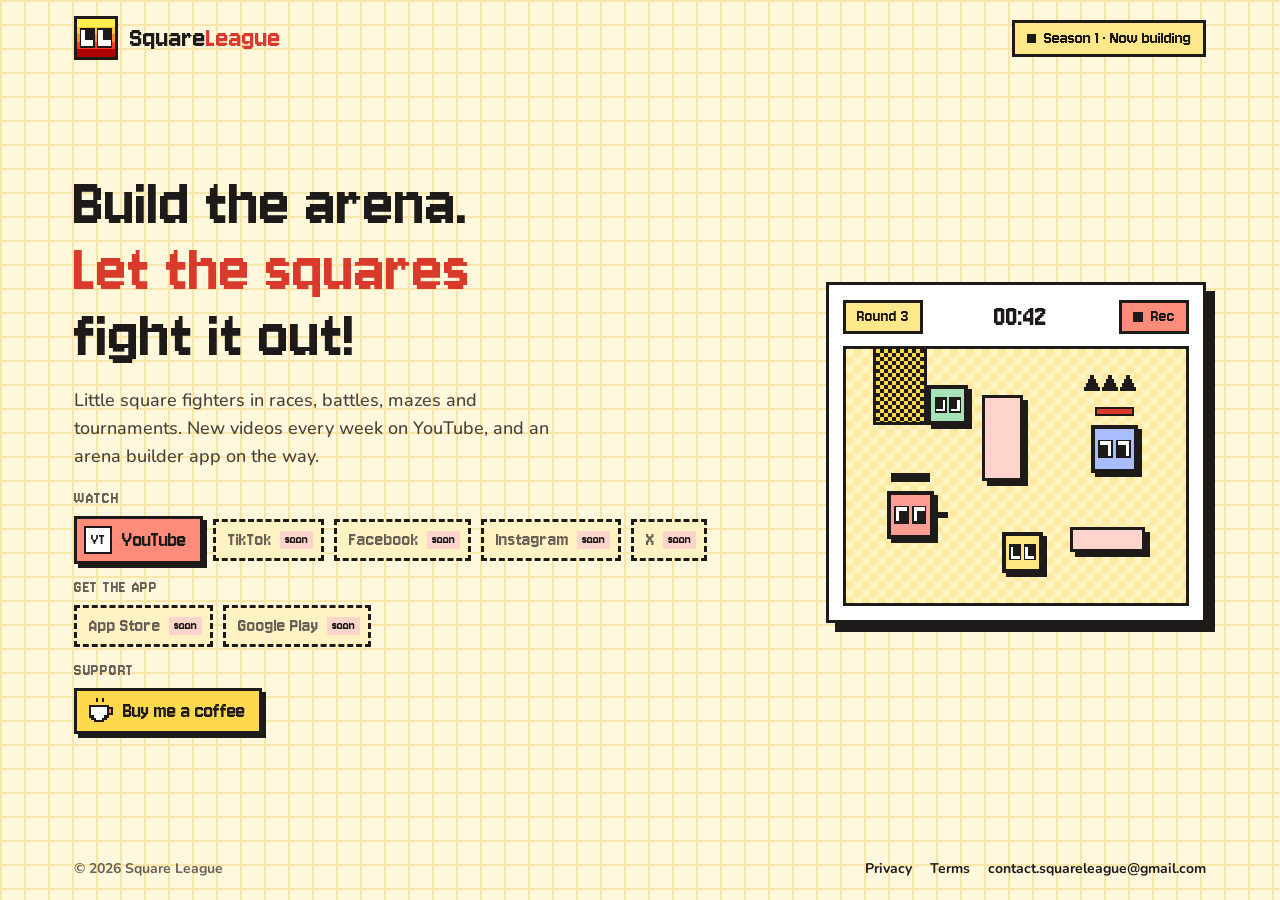
==== index.html @ f198bf80 "Update contact email and hide app-ads.txt link Replace huaphongit@gmail.com with contact.squareleagu" ====
<!doctype html>
<html lang="en">
<head>
<meta charset="utf-8">
<meta name="viewport" content="width=device-width,initial-scale=1,viewport-fit=cover">
<title>Square League</title>
<meta name="description" content="Square League: square-fighter races, battles, mazes and tournaments on YouTube, plus the Square League arena builder for iOS and Android.">
<meta property="og:title" content="Square League">
<meta property="og:description" content="Build the arena. Let the squares fight it out!">
<meta property="og:url" content="https://squareleague.github.io/">
<meta name="theme-color" content="#FFD84D">
<link rel="icon" href="favicon.svg" type="image/svg+xml">
<link rel="preconnect" href="https://fonts.googleapis.com">
<link rel="preconnect" href="https://fonts.gstatic.com" crossorigin>
<link href="https://fonts.googleapis.com/css2?family=Jersey+10&family=Nunito:wght@500;700;800&display=swap" rel="stylesheet">
<style>
/* One screen: brand bar, then copy + button rows on the left and the live arena on the right, then a one-line footer. */
:root{
  --bg:#FFF8DC;--grid:#F7E6A8;--ink:#1E1A1A;--text:#4A403A;--muted:#6B6058;
  --yellow:#FFD84D;--butter:#FFE88A;--cream:#FFF3C4;--floor:#FFF4C2;--floor2:#FFE9A0;
  --red:#FF8C7A;--red-deep:#D93A2B;--blush:#FFD4CC;--white:#FFFFFF;
  --c-red:#FF9C94;--c-blue:#A9BCFF;--c-yellow:#FFE680;--c-green:#A6E3B8;
  --pixel:'Jersey 10',ui-monospace,monospace;--sans:'Nunito',system-ui,sans-serif;
  color-scheme:light;
}
*{box-sizing:border-box}
html,body{min-height:100%}
body{margin:0;font-family:var(--sans);color:var(--ink);background-color:var(--bg);
  background-image:linear-gradient(var(--grid) 2px,transparent 2px),linear-gradient(90deg,var(--grid) 2px,transparent 2px);
  background-size:24px 24px;overflow-x:hidden;display:flex;flex-direction:column;min-height:100svh}
a{color:var(--ink)}
:focus-visible{outline:3px solid var(--red-deep);outline-offset:3px}
.wrap{width:100%;max-width:1180px;margin:0 auto;padding-inline:24px}
.icon{shape-rendering:crispEdges;flex-shrink:0}

/* logo */
.logo{position:relative;display:block;flex-shrink:0;width:44px;height:44px;border:3px solid var(--ink);
  background:linear-gradient(#FFF04D 0 20%,#FFC53D 20% 40%,#FF8A2D 40% 60%,#FF3B22 60% 80%,#B00000 80%)}
.logo i{position:absolute;top:24.5%;width:39.4%;height:51%;background:var(--ink)}
.logo i:first-child{left:7.4%}.logo i:last-child{left:53.2%}
.logo i::before,.logo i::after{content:"";position:absolute;left:8.1%;background:var(--white)}
.logo i::before{top:6.25%;width:28.1%;height:87.1%}
.logo i::after{top:60.4%;width:83.2%;height:32.9%}
.wordmark{font-family:var(--pixel);font-size:30px;line-height:1}
.wordmark b{font-weight:400;color:var(--red-deep)}

/* top bar */
.top{display:flex;align-items:center;justify-content:space-between;gap:12px;padding-block:16px 0}
.brand{display:flex;align-items:center;gap:12px;text-decoration:none}
.tag{display:inline-flex;align-items:center;gap:8px;font-family:var(--pixel);font-size:19px;line-height:1;border:3px solid var(--ink);padding:6px 12px;background:var(--butter)}
.tag::before{content:"";width:9px;height:9px;background:var(--ink)}

/* stage */
.stage{flex:1;display:flex;flex-wrap:wrap;align-items:center;gap:40px 56px;padding-block:20px}
.copy{flex:999 1 460px;min-width:0;display:flex;flex-direction:column;gap:18px}
h1{font-family:var(--pixel);font-weight:400;font-size:clamp(50px,5.6vw,72px);line-height:.92;margin:0;text-wrap:balance}
h1 em{font-style:normal;color:var(--red-deep)}
.lede{margin:0;font-size:18px;line-height:1.55;color:var(--text);font-weight:500;max-width:46ch}

/* button rows */
.rows{display:grid;gap:14px}
.row{display:flex;flex-wrap:wrap;align-items:center;gap:8px 10px}
.row-label{font-family:var(--pixel);font-size:18px;color:var(--muted);width:100%;letter-spacing:.04em;text-transform:uppercase}
.btn{display:inline-flex;align-items:center;gap:10px;font-family:var(--pixel);font-size:22px;line-height:1;text-decoration:none;color:var(--ink);
  background:var(--white);border:3px solid var(--ink);box-shadow:4px 4px 0 var(--ink);padding:7px 14px 7px 7px;min-height:46px;
  transition:transform .08s,box-shadow .08s}
a.btn:hover{transform:translate(2px,2px);box-shadow:2px 2px 0 var(--ink)}
a.btn:active{transform:translate(4px,4px);box-shadow:0 0 0 var(--ink)}
.mono{width:28px;height:28px;border:2.5px solid var(--ink);display:flex;align-items:center;justify-content:center;font-size:16px;background:var(--white)}
.btn--yt{background:var(--red)}
.btn--coffee{background:var(--yellow);padding-left:10px}
.btn.soon{background:var(--cream);color:var(--muted);border-style:dashed;box-shadow:none;cursor:default;font-size:20px;min-height:42px;padding:5px 8px 5px 12px;gap:8px}
.btn.soon small{font-size:14px;background:var(--blush);color:var(--ink);padding:2px 5px}

/* arena card */
.arena-wrap{flex:1 1 380px;min-width:0;max-width:520px;margin-inline:auto}
.arena-card{background:var(--white);border:3px solid var(--ink);box-shadow:9px 9px 0 var(--ink);padding:14px}
.hud{display:flex;justify-content:space-between;align-items:center;margin-bottom:12px;font-family:var(--pixel)}
.hud .chip{display:inline-flex;align-items:center;gap:8px;font-size:18px;line-height:1;border:3px solid var(--ink);padding:5px 11px}
.hud .time{font-size:32px;font-variant-numeric:tabular-nums}
.rec-dot{width:10px;height:10px;background:var(--ink);animation:blink 1s steps(1) infinite}
.arena{position:relative;aspect-ratio:4/3;max-width:100%;border:3px solid var(--ink);overflow:hidden;background-color:var(--floor);
  background-image:repeating-conic-gradient(var(--floor2) 0 25%,transparent 0 50%);background-size:16px 16px}
.wall{position:absolute;background:var(--blush);border:3px solid var(--ink);box-shadow:5px 5px 0 var(--ink)}
.crusher{position:absolute;left:8%;top:0;width:16%;height:30%;overflow:hidden}
.crusher i{position:absolute;inset:0;border:3px solid var(--ink);border-top:0;background-image:repeating-conic-gradient(var(--ink) 0 25%,var(--yellow) 0 50%);background-size:8px 8px;animation:crush 2.4s steps(8) infinite}
.spikes{position:absolute;left:70%;top:10%;display:flex;gap:2px}
.spikes i{width:16px;height:16px;background:
  linear-gradient(var(--ink),var(--ink)) 6px 0/4px 4px no-repeat,linear-gradient(var(--ink),var(--ink)) 4px 4px/8px 4px no-repeat,
  linear-gradient(var(--ink),var(--ink)) 2px 8px/12px 4px no-repeat,linear-gradient(var(--ink),var(--ink)) 0 12px/16px 4px no-repeat}
.shot{position:absolute;left:26%;top:64%;width:14px;height:6px;background:var(--ink);animation:shot 1.2s steps(12) infinite}

/* square fighters */
.chr{position:absolute;aspect-ratio:1}
.chr .body{position:absolute;inset:0;border:4px solid var(--ink);box-shadow:4px 4px 0 var(--ink);animation:hop .5s steps(2) infinite}
.eye{position:absolute;top:26.4%;width:36.8%;height:47%;background:var(--ink)}
.eye:nth-of-type(1){left:9.4%}.eye:nth-of-type(2){left:53.8%}
.eye::before,.eye::after{content:"";position:absolute;background:var(--white)}
.eye::before{width:22%;height:76%}.eye::after{width:76%;height:18%}
.look-tl .eye::before,.look-tl .eye::after{left:11%;top:9%}
.look-tr .eye::before,.look-tr .eye::after{right:11%;top:9%}
.look-bl .eye::before,.look-bl .eye::after{left:11%;bottom:9%}
.look-br .eye::before,.look-br .eye::after{right:11%;bottom:9%}
.chr--red .body{background:var(--c-red)}.chr--blue .body{background:var(--c-blue)}
.chr--yellow .body{background:var(--c-yellow)}.chr--green .body{background:var(--c-green)}
.hp{position:absolute;top:-22px;left:0;right:0;height:9px;background:var(--white);border:2px solid var(--ink);overflow:hidden}
.hp i{display:block;height:100%;background:var(--ink)}
.chr--red{left:12%;top:56%;width:14%;animation:pathA 6s steps(36) infinite}
.chr--red .hp i{animation:hpA 8s steps(1) infinite}
.chr--blue{left:72%;top:30%;width:14%;animation:pathB 7s steps(42) infinite}
.chr--blue .body{animation-delay:-.2s}.chr--blue .hp i{background:var(--red-deep);animation:hpB 8s steps(1) infinite}
.chr--yellow{left:46%;top:72%;width:12%;animation:pathC 5s steps(30) infinite}
.chr--yellow .body{animation-delay:-.35s}
.chr--green{left:24%;top:14%;width:12%;animation:pathD 6.6s steps(40) infinite}
.chr--green .body{animation-delay:-.1s}

@keyframes pathA{0%,100%{transform:translate(0,0)}25%{transform:translate(50px,-40px)}50%{transform:translate(80px,6px)}75%{transform:translate(24px,24px)}}
@keyframes pathB{0%,100%{transform:translate(0,0)}30%{transform:translate(-60px,50px)}60%{transform:translate(-20px,90px)}80%{transform:translate(10px,30px)}}
@keyframes pathC{0%,100%{transform:translate(0,0)}35%{transform:translate(70px,-20px)}70%{transform:translate(-50px,-10px)}}
@keyframes pathD{0%,100%{transform:translate(0,0)}40%{transform:translate(60px,30px)}70%{transform:translate(110px,-6px)}}
@keyframes hop{0%,100%{transform:translateY(0)}50%{transform:translateY(-4px)}}
@keyframes shot{0%{transform:translate(0,0);opacity:0}10%{opacity:1}90%{opacity:1}100%{transform:translate(260px,-90px);opacity:0}}
@keyframes crush{0%,100%{transform:translateY(-100%)}40%,55%{transform:translateY(0)}}
@keyframes hpA{0%{width:90%}25%{width:75%}50%{width:60%}75%{width:72%}}
@keyframes hpB{0%{width:70%}25%{width:52%}50%{width:38%}75%{width:28%}}
@keyframes blink{0%{opacity:1}50%{opacity:.15}}

/* footer */
.foot{display:flex;flex-wrap:wrap;align-items:center;justify-content:space-between;gap:8px 20px;padding-block:14px 22px;font-size:14px;font-weight:700;color:var(--muted)}
.foot nav{display:flex;flex-wrap:wrap;gap:6px 18px}
.foot a{color:var(--ink);text-decoration:none}
.foot a:hover{color:var(--red-deep);text-decoration:underline}

@media (max-width:640px){
  .top .tag{display:none}
  .stage{padding-block:24px;gap:36px}
  .lede{font-size:17px}
}
@media (prefers-reduced-motion:reduce){
  *,*::before,*::after{animation:none!important;transition:none!important}
  .chr--red .hp i{width:80%}.chr--blue .hp i{width:45%}
}
</style>
</head>
<body>

<header class="top wrap">
  <a class="brand" href="./" aria-label="Square League home">
    <span class="logo" aria-hidden="true"><i></i><i></i></span>
    <span class="wordmark">Square<b>League</b></span>
  </a>
  <span class="tag">Season 1 · Now building</span>
</header>

<main class="stage wrap">
  <div class="copy">
    <h1>Build the arena.<br><em>Let the squares</em><br>fight it out!</h1>
    <p class="lede">Little square fighters in races, battles, mazes and tournaments. New videos every week on YouTube, and an arena builder app on the way.</p>

    <div class="rows">
      <div class="row">
        <span class="row-label">Watch</span>
        <a class="btn btn--yt" href="https://www.youtube.com/@squareleague2d?sub_confirmation=1" target="_blank" rel="noopener"><span class="mono">YT</span>YouTube</a>
        <span class="btn soon" aria-disabled="true">TikTok<small>soon</small></span>
        <span class="btn soon" aria-disabled="true">Facebook<small>soon</small></span>
        <span class="btn soon" aria-disabled="true">Instagram<small>soon</small></span>
        <span class="btn soon" aria-disabled="true">X<small>soon</small></span>
      </div>
      <div class="row">
        <span class="row-label">Get the app</span>
        <span class="btn soon" aria-disabled="true">App Store<small>soon</small></span>
        <span class="btn soon" aria-disabled="true">Google Play<small>soon</small></span>
      </div>
      <div class="row">
        <span class="row-label">Support</span>
        <a class="btn btn--coffee" href="https://buymeacoffee.com/squareleague" target="_blank" rel="noopener">
          <svg class="icon" width="26" height="26" viewBox="0 0 12 12" aria-hidden="true"><path d="M4 0h1v2H4zM7 0h1v2H7z" fill="#1E1A1A"/><path d="M1 3h9v1h2v4h-2v1H9v1H8v1H3v-1H2V9H1z" fill="#1E1A1A"/><path d="M2 4h7v4H8v1H7v1H4V9H3V8H2z" fill="#fff"/><path d="M10 5h1v2h-1z" fill="#FF8C7A"/></svg>Buy me a coffee</a>
      </div>
    </div>
  </div>

  <div class="arena-wrap">
    <div class="arena-card">
      <div class="hud">
        <span class="chip" style="background:var(--butter)">Round 3</span>
        <span class="time">00:42</span>
        <span class="chip" style="background:var(--red)"><span class="rec-dot"></span>Rec</span>
      </div>
      <div class="arena" role="img" aria-label="Four square fighters battling in an arena with walls, a crusher and spikes">
        <span class="wall" style="left:40%;top:18%;width:12%;height:34%"></span>
        <span class="wall" style="left:66%;top:70%;width:22%;height:10%"></span>
        <span class="crusher"><i></i></span>
        <span class="spikes"><i></i><i></i><i></i></span>
        <span class="shot"></span>
        <span class="shot" style="animation-delay:-.6s"></span>
        <div class="chr chr--green look-br"><div class="body"><span class="eye"></span><span class="eye"></span></div></div>
        <div class="chr chr--red look-tl"><div class="body"><div class="hp"><i></i></div><span class="eye"></span><span class="eye"></span></div></div>
        <div class="chr chr--blue look-tr"><div class="body"><div class="hp"><i></i></div><span class="eye"></span><span class="eye"></span></div></div>
        <div class="chr chr--yellow look-bl"><div class="body"><span class="eye"></span><span class="eye"></span></div></div>
      </div>
    </div>
  </div>
</main>

<footer class="foot wrap">
  <span>&copy; 2026 Square League</span>
  <nav aria-label="Legal and contact">
    <a href="privacy.html">Privacy</a>
    <a href="terms.html">Terms</a>
    <a href="mailto:contact.squareleague@gmail.com">contact.squareleague@gmail.com</a>
  </nav>
</footer>

</body>
</html>
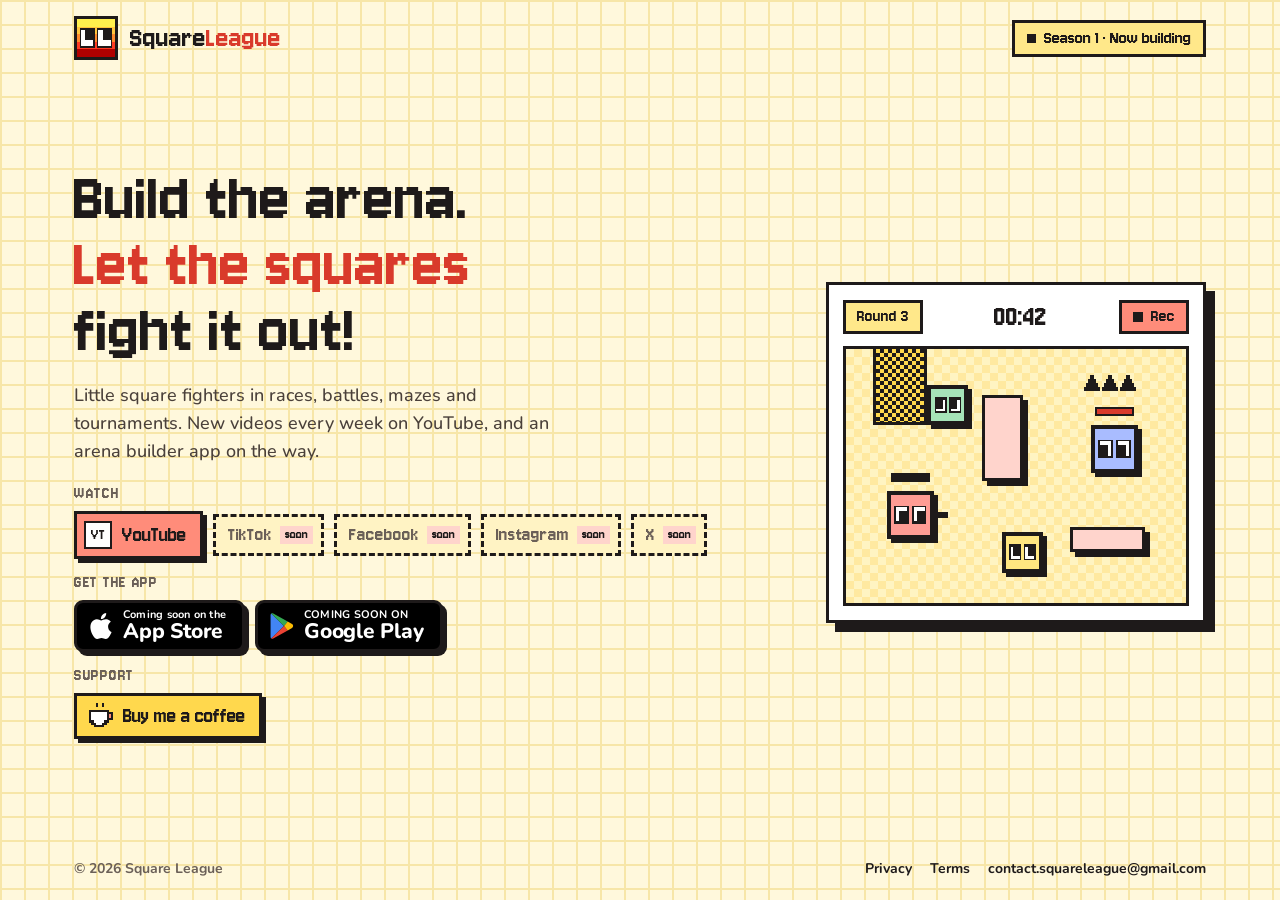
==== commit c2e29a07: "Store-style App Store and Google Play badges; fix App Store publisher name Replace the plain 'soon' " ====
--- a/index.html
+++ b/index.html
@@ -72,6 +72,17 @@
 .btn.soon{background:var(--cream);color:var(--muted);border-style:dashed;box-shadow:none;cursor:default;font-size:20px;min-height:42px;padding:5px 8px 5px 12px;gap:8px}
 .btn.soon small{font-size:14px;background:var(--blush);color:var(--ink);padding:2px 5px}
 
+/* store badges: black, logo + two-line label like the official badges, so each store reads at a glance */
+.store{position:relative;display:inline-flex;align-items:center;gap:9px;min-height:52px;padding:6px 16px 6px 11px;
+  background:#000;color:#fff;text-decoration:none;border:3px solid var(--ink);border-radius:9px;box-shadow:4px 4px 0 var(--ink);
+  font-family:var(--sans);transition:transform .08s,box-shadow .08s}
+a.store:hover{transform:translate(2px,2px);box-shadow:2px 2px 0 var(--ink)}
+a.store:active{transform:translate(4px,4px);box-shadow:0 0 0 var(--ink)}
+.store svg{flex-shrink:0}
+.store-text{display:flex;flex-direction:column;line-height:1.05;white-space:nowrap}
+.store-text small{font-size:11px;font-weight:700;letter-spacing:.02em}
+.store-text b{font-size:21px;font-weight:800;letter-spacing:-.01em}
+
 /* arena card */
 .arena-wrap{flex:1 1 380px;min-width:0;max-width:520px;margin-inline:auto}
 .arena-card{background:var(--white);border:3px solid var(--ink);box-shadow:9px 9px 0 var(--ink);padding:14px}
@@ -168,8 +179,15 @@
       </div>
       <div class="row">
         <span class="row-label">Get the app</span>
-        <span class="btn soon" aria-disabled="true">App Store<small>soon</small></span>
-        <span class="btn soon" aria-disabled="true">Google Play<small>soon</small></span>
+        <!-- When the apps go live: swap each <span> for <a href="store link" target="_blank" rel="noopener">, and change "Coming soon on the" / "COMING SOON ON" to "Download on the" / "GET IT ON". -->
+        <span class="store store--apple" aria-disabled="true">
+          <svg width="26" height="30" viewBox="0 0 24 24" aria-hidden="true"><path fill="#fff" d="M12.152 6.896c-.948 0-2.415-1.078-3.96-1.04-2.04.027-3.91 1.183-4.961 3.014-2.117 3.675-.546 9.103 1.519 12.09 1.013 1.454 2.208 3.09 3.792 3.039 1.52-.065 2.09-.987 3.935-.987 1.831 0 2.35.987 3.96.948 1.637-.026 2.676-1.48 3.676-2.948 1.156-1.688 1.636-3.325 1.662-3.415-.039-.013-3.182-1.221-3.22-4.857-.026-3.04 2.48-4.494 2.597-4.559-1.429-2.09-3.623-2.324-4.39-2.376-2-.156-3.675 1.09-4.61 1.09zM15.53 3.83c.843-1.012 1.4-2.427 1.245-3.83-1.207.052-2.662.805-3.532 1.818-.78.896-1.454 2.338-1.273 3.714 1.338.104 2.715-.688 3.559-1.701"/></svg>
+          <span class="store-text"><small>Coming soon on the</small><b>App Store</b></span>
+        </span>
+        <span class="store store--play" aria-disabled="true">
+          <svg width="26" height="28" viewBox="0 0 24 26" aria-hidden="true"><path fill="#4285F4" d="M2 1.4 13.9 13 2 24.6c-.4-.3-.6-.8-.6-1.4V2.8c0-.6.2-1.1.6-1.4z"/><path fill="#34A853" d="M2 1.4c.5-.4 1.2-.5 1.9-.1l13.4 7.6-3.4 4.1z"/><path fill="#EA4335" d="M2 24.6l11.9-11.6 3.4 4.1-13.4 7.6c-.7.4-1.4.3-1.9-.1z"/><path fill="#FBBC04" d="m17.3 8.9 4 2.3c1.4.8 1.4 2.8 0 3.6l-4 2.3-3.4-4.1z"/></svg>
+          <span class="store-text"><small>COMING SOON ON</small><b>Google Play</b></span>
+        </span>
       </div>
       <div class="row">
         <span class="row-label">Support</span>
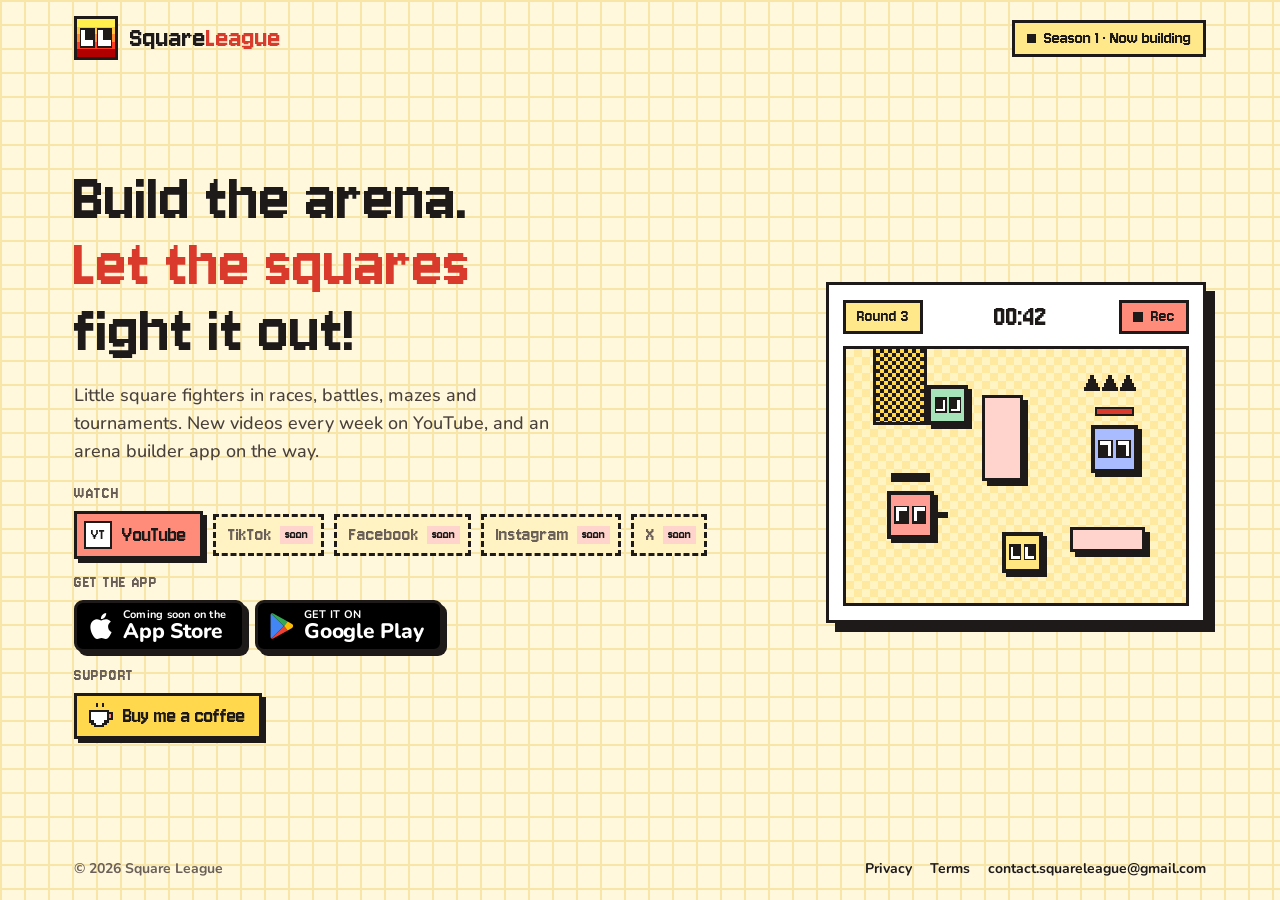
==== commit 97e7d5db: "Link Google Play button; keep video workflow green when YouTube feed 404s Co-Authored-By: Claude Opu" ====
--- a/index.html
+++ b/index.html
@@ -184,10 +184,10 @@
           <svg width="26" height="30" viewBox="0 0 24 24" aria-hidden="true"><path fill="#fff" d="M12.152 6.896c-.948 0-2.415-1.078-3.96-1.04-2.04.027-3.91 1.183-4.961 3.014-2.117 3.675-.546 9.103 1.519 12.09 1.013 1.454 2.208 3.09 3.792 3.039 1.52-.065 2.09-.987 3.935-.987 1.831 0 2.35.987 3.96.948 1.637-.026 2.676-1.48 3.676-2.948 1.156-1.688 1.636-3.325 1.662-3.415-.039-.013-3.182-1.221-3.22-4.857-.026-3.04 2.48-4.494 2.597-4.559-1.429-2.09-3.623-2.324-4.39-2.376-2-.156-3.675 1.09-4.61 1.09zM15.53 3.83c.843-1.012 1.4-2.427 1.245-3.83-1.207.052-2.662.805-3.532 1.818-.78.896-1.454 2.338-1.273 3.714 1.338.104 2.715-.688 3.559-1.701"/></svg>
           <span class="store-text"><small>Coming soon on the</small><b>App Store</b></span>
         </span>
-        <span class="store store--play" aria-disabled="true">
+        <a class="store store--play" href="https://play.google.com/store/apps/details?id=com.socplays.squareleague" target="_blank" rel="noopener">
           <svg width="26" height="28" viewBox="0 0 24 26" aria-hidden="true"><path fill="#4285F4" d="M2 1.4 13.9 13 2 24.6c-.4-.3-.6-.8-.6-1.4V2.8c0-.6.2-1.1.6-1.4z"/><path fill="#34A853" d="M2 1.4c.5-.4 1.2-.5 1.9-.1l13.4 7.6-3.4 4.1z"/><path fill="#EA4335" d="M2 24.6l11.9-11.6 3.4 4.1-13.4 7.6c-.7.4-1.4.3-1.9-.1z"/><path fill="#FBBC04" d="m17.3 8.9 4 2.3c1.4.8 1.4 2.8 0 3.6l-4 2.3-3.4-4.1z"/></svg>
-          <span class="store-text"><small>COMING SOON ON</small><b>Google Play</b></span>
-        </span>
+          <span class="store-text"><small>GET IT ON</small><b>Google Play</b></span>
+        </a>
       </div>
       <div class="row">
         <span class="row-label">Support</span>
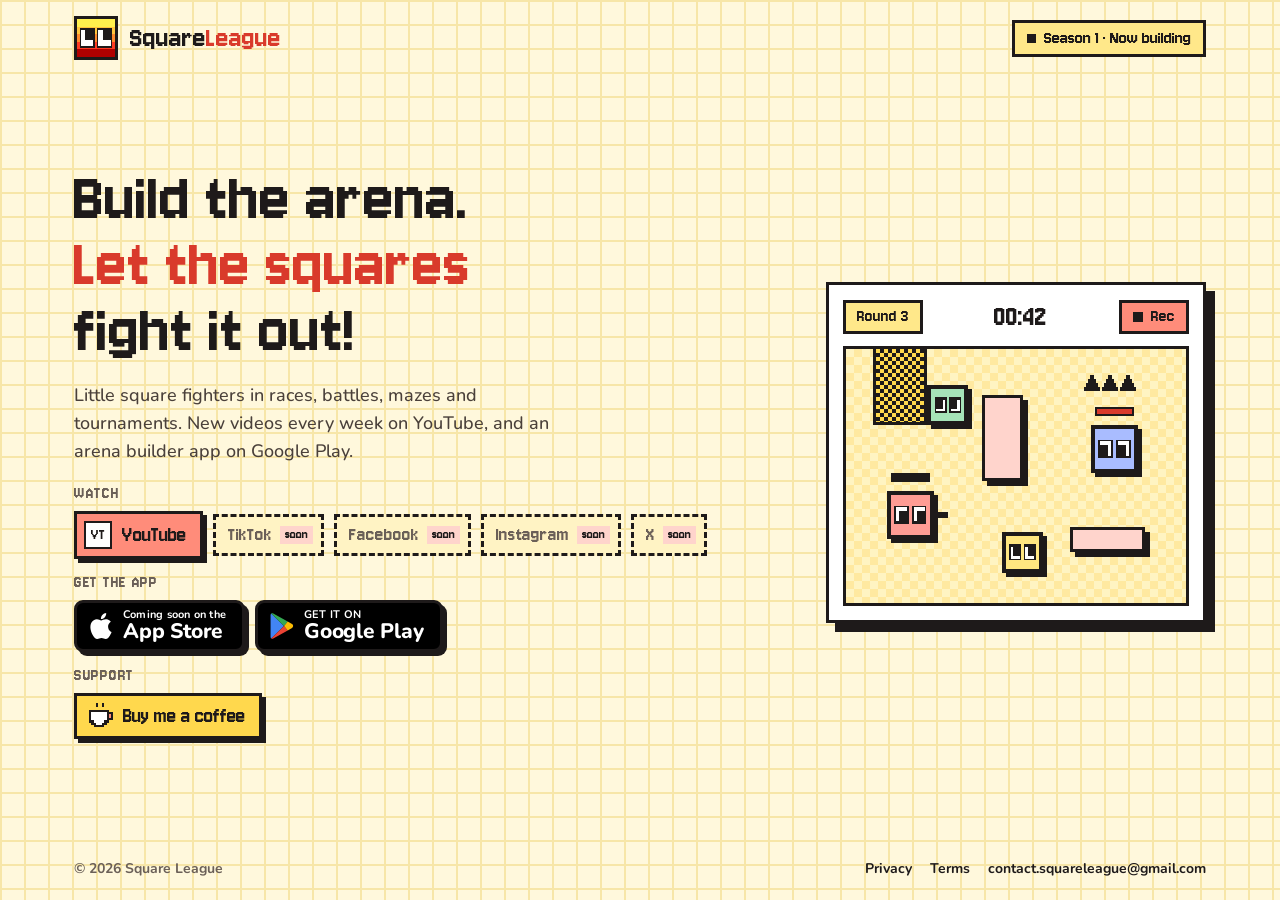
==== commit 6a02c956: "Remove YouTube video feed: home page is link buttons only Co-Authored-By: Claude Opus 5.5 <noreply@a" ====
--- a/index.html
+++ b/index.html
@@ -166,7 +166,7 @@
 <main class="stage wrap">
   <div class="copy">
     <h1>Build the arena.<br><em>Let the squares</em><br>fight it out!</h1>
-    <p class="lede">Little square fighters in races, battles, mazes and tournaments. New videos every week on YouTube, and an arena builder app on the way.</p>
+    <p class="lede">Little square fighters in races, battles, mazes and tournaments. New videos every week on YouTube, and an arena builder app on Google Play.</p>
 
     <div class="rows">
       <div class="row">
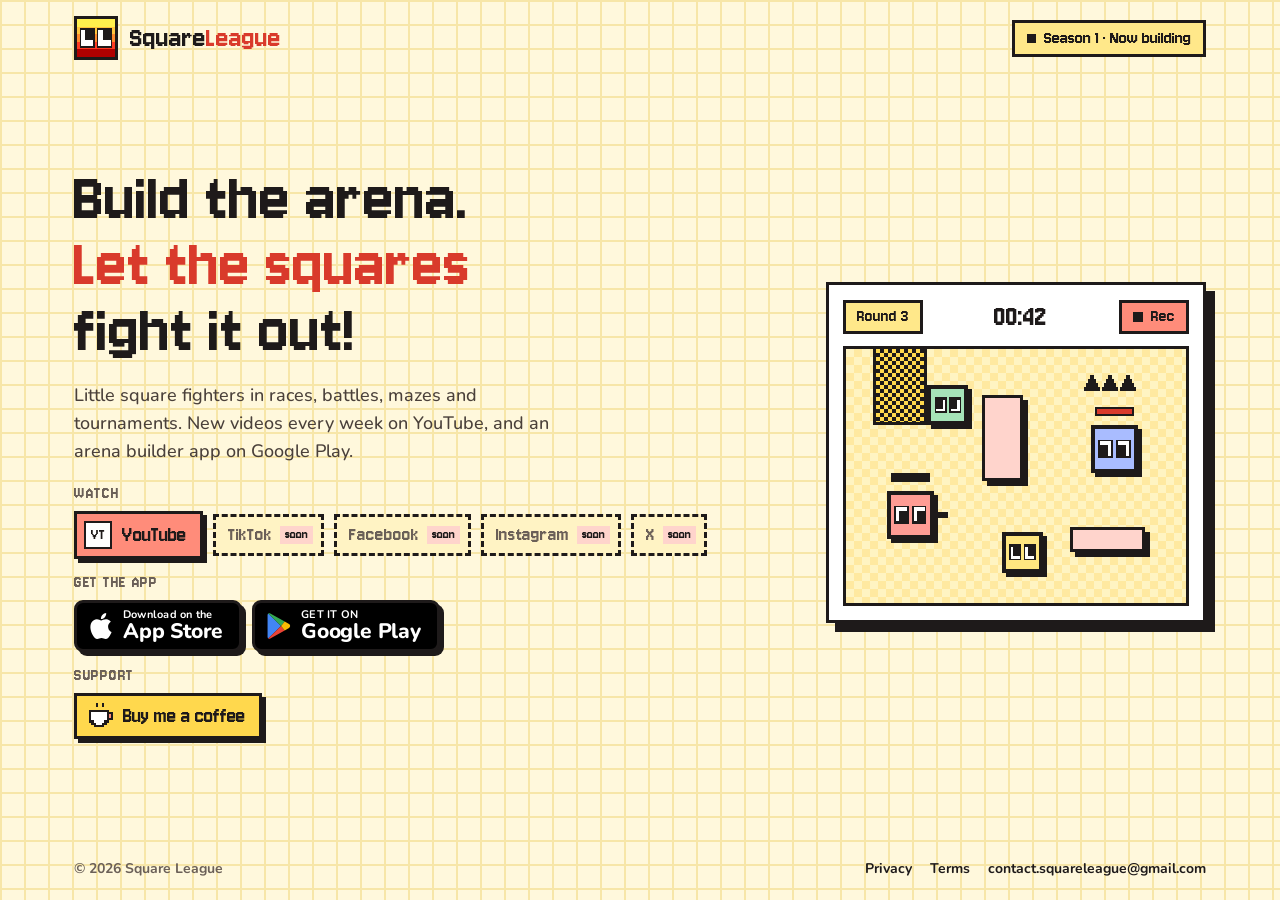
==== commit bd1b5b1c: "Link App Store button Co-Authored-By: Claude Opus 5.5 <noreply@anthropic.com>" ====
--- a/index.html
+++ b/index.html
@@ -179,11 +179,10 @@
       </div>
       <div class="row">
         <span class="row-label">Get the app</span>
-        <!-- When the apps go live: swap each <span> for <a href="store link" target="_blank" rel="noopener">, and change "Coming soon on the" / "COMING SOON ON" to "Download on the" / "GET IT ON". -->
-        <span class="store store--apple" aria-disabled="true">
+        <a class="store store--apple" href="https://apps.apple.com/us/app/square-league-racing-squares/id6820328951" target="_blank" rel="noopener">
           <svg width="26" height="30" viewBox="0 0 24 24" aria-hidden="true"><path fill="#fff" d="M12.152 6.896c-.948 0-2.415-1.078-3.96-1.04-2.04.027-3.91 1.183-4.961 3.014-2.117 3.675-.546 9.103 1.519 12.09 1.013 1.454 2.208 3.09 3.792 3.039 1.52-.065 2.09-.987 3.935-.987 1.831 0 2.35.987 3.96.948 1.637-.026 2.676-1.48 3.676-2.948 1.156-1.688 1.636-3.325 1.662-3.415-.039-.013-3.182-1.221-3.22-4.857-.026-3.04 2.48-4.494 2.597-4.559-1.429-2.09-3.623-2.324-4.39-2.376-2-.156-3.675 1.09-4.61 1.09zM15.53 3.83c.843-1.012 1.4-2.427 1.245-3.83-1.207.052-2.662.805-3.532 1.818-.78.896-1.454 2.338-1.273 3.714 1.338.104 2.715-.688 3.559-1.701"/></svg>
-          <span class="store-text"><small>Coming soon on the</small><b>App Store</b></span>
-        </span>
+          <span class="store-text"><small>Download on the</small><b>App Store</b></span>
+        </a>
         <a class="store store--play" href="https://play.google.com/store/apps/details?id=com.socplays.squareleague" target="_blank" rel="noopener">
           <svg width="26" height="28" viewBox="0 0 24 26" aria-hidden="true"><path fill="#4285F4" d="M2 1.4 13.9 13 2 24.6c-.4-.3-.6-.8-.6-1.4V2.8c0-.6.2-1.1.6-1.4z"/><path fill="#34A853" d="M2 1.4c.5-.4 1.2-.5 1.9-.1l13.4 7.6-3.4 4.1z"/><path fill="#EA4335" d="M2 24.6l11.9-11.6 3.4 4.1-13.4 7.6c-.7.4-1.4.3-1.9-.1z"/><path fill="#FBBC04" d="m17.3 8.9 4 2.3c1.4.8 1.4 2.8 0 3.6l-4 2.3-3.4-4.1z"/></svg>
           <span class="store-text"><small>GET IT ON</small><b>Google Play</b></span>
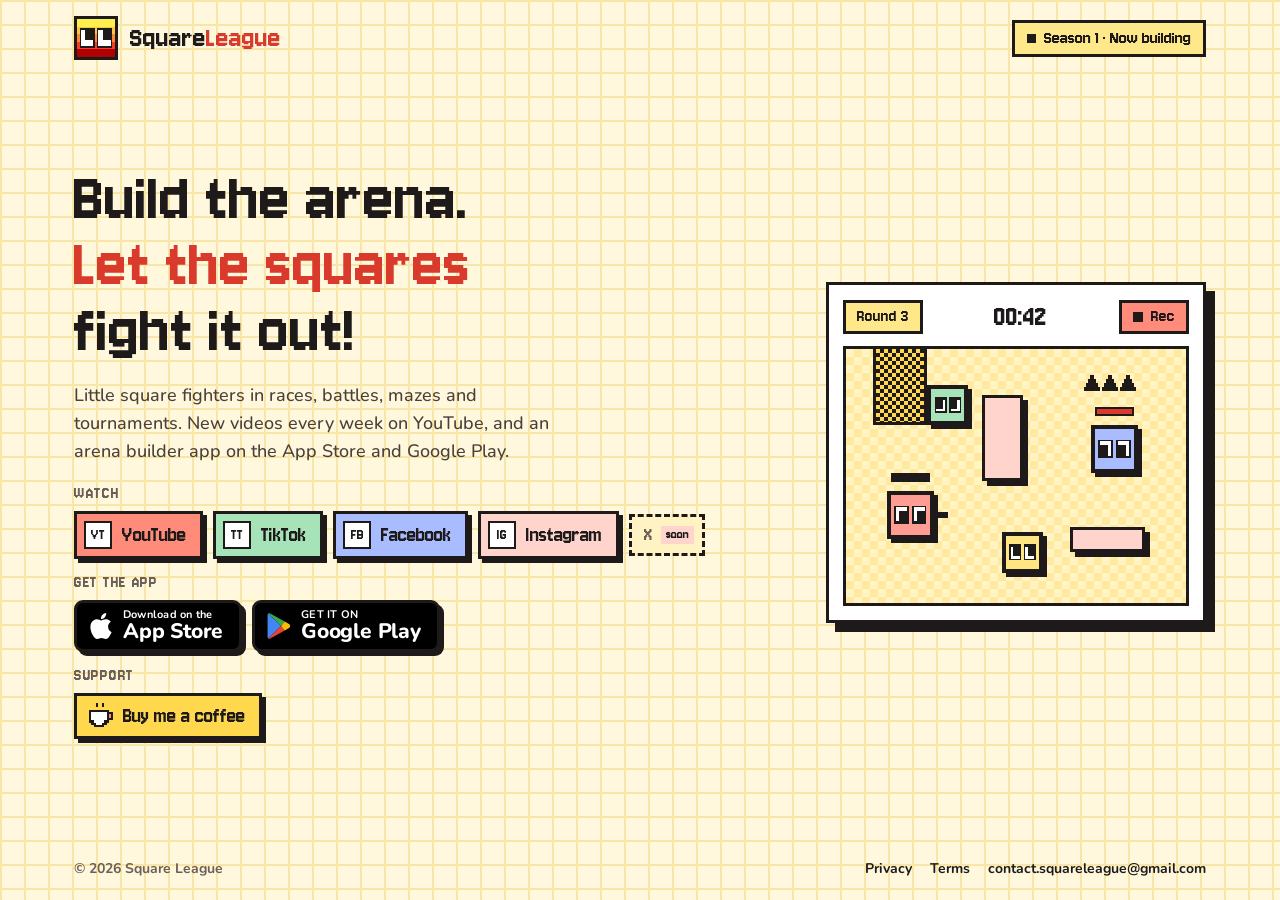
==== commit 43fdc8f3: "Link TikTok, Facebook and Instagram buttons Co-Authored-By: Claude Opus 5.5 <noreply@anthropic.com>" ====
--- a/index.html
+++ b/index.html
@@ -68,6 +68,9 @@
 a.btn:active{transform:translate(4px,4px);box-shadow:0 0 0 var(--ink)}
 .mono{width:28px;height:28px;border:2.5px solid var(--ink);display:flex;align-items:center;justify-content:center;font-size:16px;background:var(--white)}
 .btn--yt{background:var(--red)}
+.btn--tt{background:var(--c-green)}
+.btn--fb{background:var(--c-blue)}
+.btn--ig{background:var(--blush)}
 .btn--coffee{background:var(--yellow);padding-left:10px}
 .btn.soon{background:var(--cream);color:var(--muted);border-style:dashed;box-shadow:none;cursor:default;font-size:20px;min-height:42px;padding:5px 8px 5px 12px;gap:8px}
 .btn.soon small{font-size:14px;background:var(--blush);color:var(--ink);padding:2px 5px}
@@ -166,15 +169,15 @@
 <main class="stage wrap">
   <div class="copy">
     <h1>Build the arena.<br><em>Let the squares</em><br>fight it out!</h1>
-    <p class="lede">Little square fighters in races, battles, mazes and tournaments. New videos every week on YouTube, and an arena builder app on Google Play.</p>
+    <p class="lede">Little square fighters in races, battles, mazes and tournaments. New videos every week on YouTube, and an arena builder app on the App Store and Google Play.</p>
 
     <div class="rows">
       <div class="row">
         <span class="row-label">Watch</span>
         <a class="btn btn--yt" href="https://www.youtube.com/@squareleague2d?sub_confirmation=1" target="_blank" rel="noopener"><span class="mono">YT</span>YouTube</a>
-        <span class="btn soon" aria-disabled="true">TikTok<small>soon</small></span>
-        <span class="btn soon" aria-disabled="true">Facebook<small>soon</small></span>
-        <span class="btn soon" aria-disabled="true">Instagram<small>soon</small></span>
+        <a class="btn btn--tt" href="https://www.tiktok.com/@squareracegame2d" target="_blank" rel="noopener"><span class="mono">TT</span>TikTok</a>
+        <a class="btn btn--fb" href="https://www.facebook.com/oooSquare2d" target="_blank" rel="noopener"><span class="mono">FB</span>Facebook</a>
+        <a class="btn btn--ig" href="https://www.instagram.com/squareleague2d/" target="_blank" rel="noopener"><span class="mono">IG</span>Instagram</a>
         <span class="btn soon" aria-disabled="true">X<small>soon</small></span>
       </div>
       <div class="row">
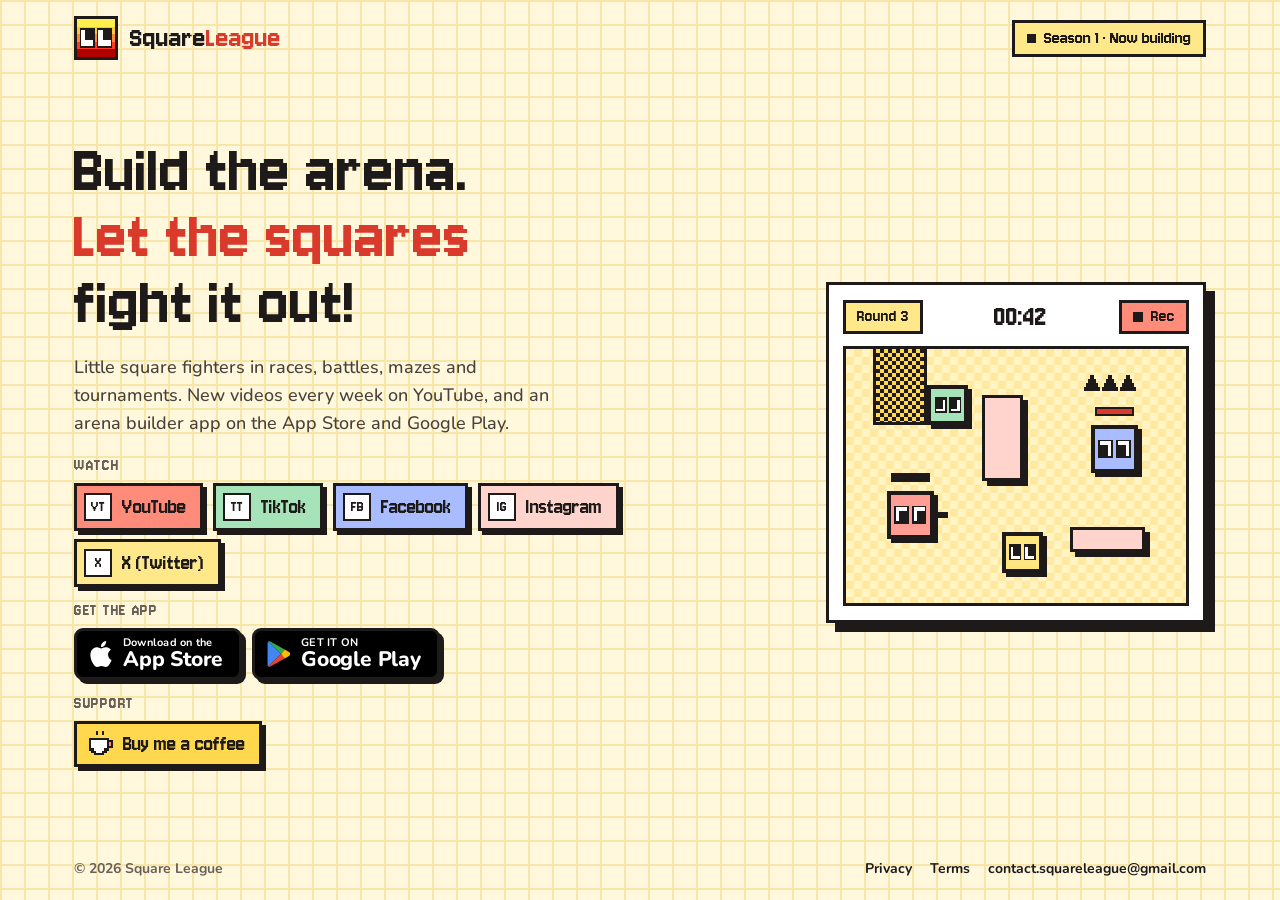
==== commit b682ff3e: "Link X button Co-Authored-By: Claude Opus 5.5 <noreply@anthropic.com>" ====
--- a/index.html
+++ b/index.html
@@ -71,6 +71,7 @@
 .btn--tt{background:var(--c-green)}
 .btn--fb{background:var(--c-blue)}
 .btn--ig{background:var(--blush)}
+.btn--x{background:var(--butter)}
 .btn--coffee{background:var(--yellow);padding-left:10px}
 .btn.soon{background:var(--cream);color:var(--muted);border-style:dashed;box-shadow:none;cursor:default;font-size:20px;min-height:42px;padding:5px 8px 5px 12px;gap:8px}
 .btn.soon small{font-size:14px;background:var(--blush);color:var(--ink);padding:2px 5px}
@@ -178,7 +179,7 @@
         <a class="btn btn--tt" href="https://www.tiktok.com/@squareracegame2d" target="_blank" rel="noopener"><span class="mono">TT</span>TikTok</a>
         <a class="btn btn--fb" href="https://www.facebook.com/oooSquare2d" target="_blank" rel="noopener"><span class="mono">FB</span>Facebook</a>
         <a class="btn btn--ig" href="https://www.instagram.com/squareleague2d/" target="_blank" rel="noopener"><span class="mono">IG</span>Instagram</a>
-        <span class="btn soon" aria-disabled="true">X<small>soon</small></span>
+        <a class="btn btn--x" href="https://x.com/squareleague2d" target="_blank" rel="noopener"><span class="mono">X</span>X (Twitter)</a>
       </div>
       <div class="row">
         <span class="row-label">Get the app</span>
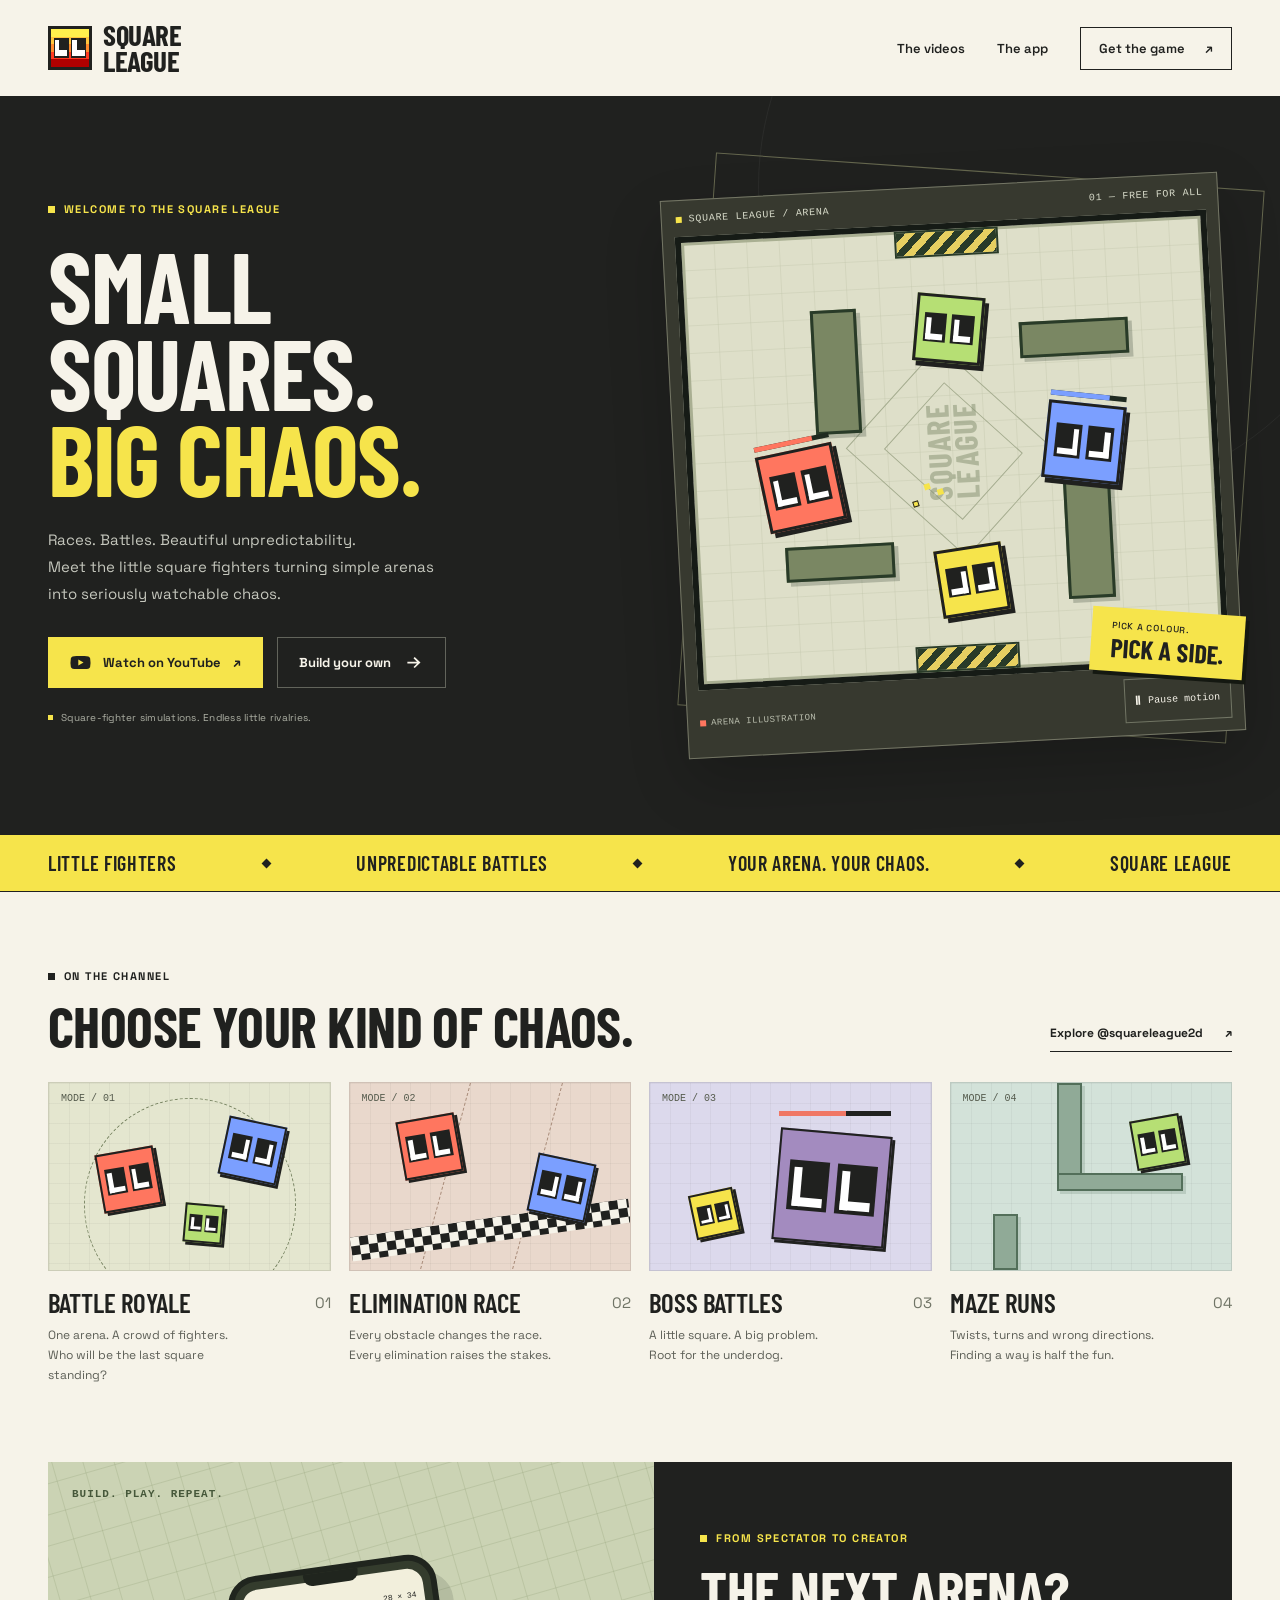
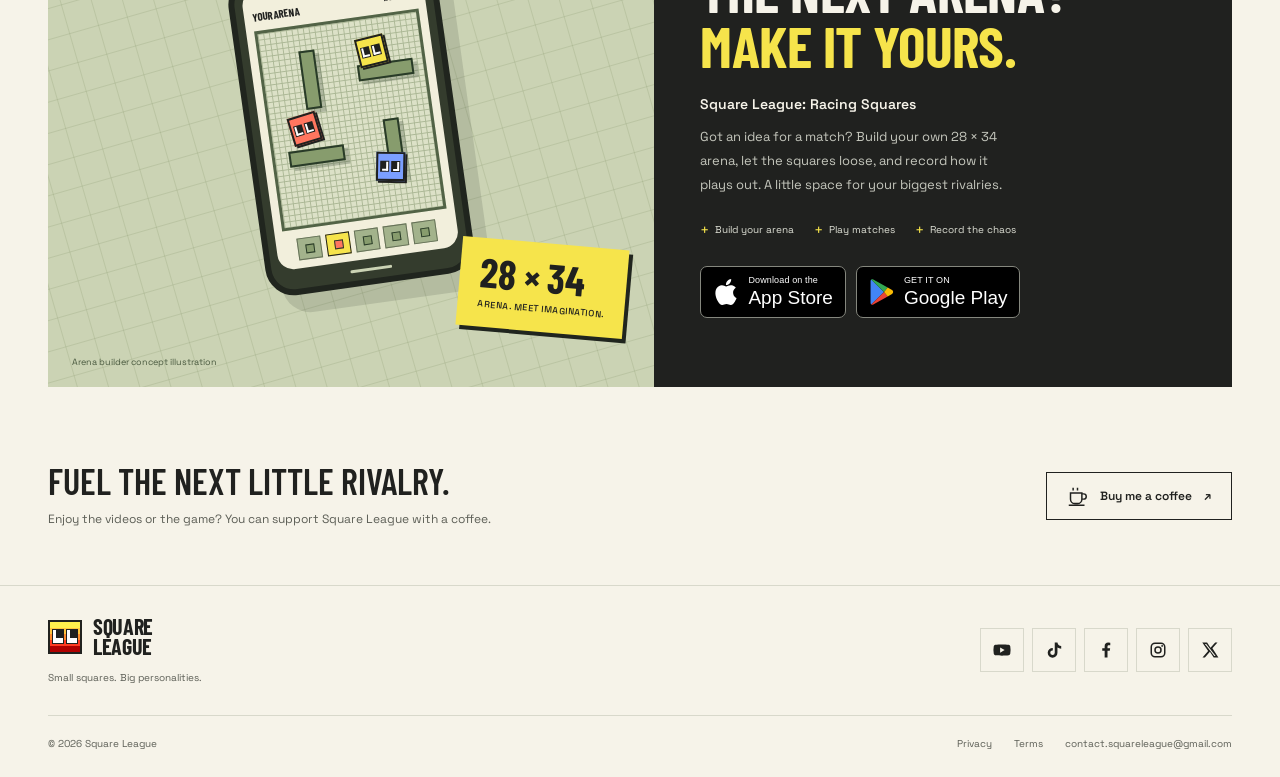
==== commit 2f411239: "Redesign home page Arena hero, video mode cards, app showcase and social footer. Designed by Codex (" ====
--- a/index.html
+++ b/index.html
@@ -3,234 +3,400 @@
 <head>
 <meta charset="utf-8">
 <meta name="viewport" content="width=device-width,initial-scale=1,viewport-fit=cover">
-<title>Square League</title>
-<meta name="description" content="Square League: square-fighter races, battles, mazes and tournaments on YouTube, plus the Square League arena builder for iOS and Android.">
-<meta property="og:title" content="Square League">
-<meta property="og:description" content="Build the arena. Let the squares fight it out!">
+<title>Square League — Small squares. Big chaos.</title>
+<meta name="description" content="Square-fighter races, battles, bosses and mazes on YouTube. Build your own 28×34 arena, play and record matches with Square League: Racing Squares for iOS and Android.">
+<meta property="og:title" content="Square League — Small squares. Big chaos.">
+<meta property="og:description" content="Watch the chaos. Build your own. Square-fighter simulations and the Square League: Racing Squares arena builder for iOS and Android.">
 <meta property="og:url" content="https://squareleague.github.io/">
-<meta name="theme-color" content="#FFD84D">
+<meta name="theme-color" content="#f6e44b">
 <link rel="icon" href="favicon.svg" type="image/svg+xml">
 <link rel="preconnect" href="https://fonts.googleapis.com">
 <link rel="preconnect" href="https://fonts.gstatic.com" crossorigin>
-<link href="https://fonts.googleapis.com/css2?family=Jersey+10&family=Nunito:wght@500;700;800&display=swap" rel="stylesheet">
+<link href="https://fonts.googleapis.com/css2?family=Barlow+Condensed:wght@600;700;800&family=Space+Grotesk:wght@400;500;600;700&display=swap" rel="stylesheet">
 <style>
-/* One screen: brand bar, then copy + button rows on the left and the live arena on the right, then a one-line footer. */
-:root{
-  --bg:#FFF8DC;--grid:#F7E6A8;--ink:#1E1A1A;--text:#4A403A;--muted:#6B6058;
-  --yellow:#FFD84D;--butter:#FFE88A;--cream:#FFF3C4;--floor:#FFF4C2;--floor2:#FFE9A0;
-  --red:#FF8C7A;--red-deep:#D93A2B;--blush:#FFD4CC;--white:#FFFFFF;
-  --c-red:#FF9C94;--c-blue:#A9BCFF;--c-yellow:#FFE680;--c-green:#A6E3B8;
-  --pixel:'Jersey 10',ui-monospace,monospace;--sans:'Nunito',system-ui,sans-serif;
-  color-scheme:light;
-}
+:root{--paper:#f6f3e9;--ink:#20211f;--muted:#5c5e56;--yellow:#f6e44b;--line:#d8d8cb;--red:#ff765f;--blue:#7b9fff;--green:#b6df74;--display:'Barlow Condensed','Arial Narrow',Impact,sans-serif;--sans:'Space Grotesk',Arial,sans-serif;color-scheme:light}
 *{box-sizing:border-box}
-html,body{min-height:100%}
-body{margin:0;font-family:var(--sans);color:var(--ink);background-color:var(--bg);
-  background-image:linear-gradient(var(--grid) 2px,transparent 2px),linear-gradient(90deg,var(--grid) 2px,transparent 2px);
-  background-size:24px 24px;overflow-x:hidden;display:flex;flex-direction:column;min-height:100svh}
-a{color:var(--ink)}
-:focus-visible{outline:3px solid var(--red-deep);outline-offset:3px}
-.wrap{width:100%;max-width:1180px;margin:0 auto;padding-inline:24px}
-.icon{shape-rendering:crispEdges;flex-shrink:0}
-
-/* logo */
-.logo{position:relative;display:block;flex-shrink:0;width:44px;height:44px;border:3px solid var(--ink);
-  background:linear-gradient(#FFF04D 0 20%,#FFC53D 20% 40%,#FF8A2D 40% 60%,#FF3B22 60% 80%,#B00000 80%)}
+html{scroll-behavior:smooth;scroll-padding-top:24px}
+body{margin:0;background:var(--paper);color:var(--ink);font-family:var(--sans);-webkit-font-smoothing:antialiased}
+button,a{-webkit-tap-highlight-color:transparent;touch-action:manipulation}
+a{color:inherit}
+button{font:inherit}
+a:focus-visible,button:focus-visible{outline:3px solid #dc582e;outline-offset:5px}
+::selection{background:var(--yellow);color:var(--ink)}
+.wrap{width:min(1280px,calc(100% - 96px));margin-inline:auto}
+.skip{position:absolute;left:16px;top:-80px;padding:12px 18px;background:var(--yellow);z-index:10}
+.skip:focus{top:12px}
+.svg-defs{position:absolute;width:0;height:0;overflow:hidden}
+.icon{width:21px;height:21px;flex-shrink:0;fill:currentColor}
+.eyebrow{display:flex;align-items:center;gap:9px;font-size:11px;font-weight:700;letter-spacing:.13em;text-transform:uppercase;line-height:1.5}
+.eyebrow::before{content:"";width:7px;height:7px;background:currentColor;flex-shrink:0}
+.top{height:96px;display:flex;align-items:center;justify-content:space-between;gap:24px}
+.brand{display:inline-flex;align-items:center;gap:11px;text-decoration:none;flex-shrink:0}
+.logo{position:relative;display:block;flex-shrink:0;width:44px;height:44px;border:3px solid var(--ink);background:linear-gradient(#fff04d 0 20%,#ffc53d 20% 40%,#ff8a2d 40% 60%,#ff3b22 60% 80%,#b00000 80%)}
 .logo i{position:absolute;top:24.5%;width:39.4%;height:51%;background:var(--ink)}
-.logo i:first-child{left:7.4%}.logo i:last-child{left:53.2%}
-.logo i::before,.logo i::after{content:"";position:absolute;left:8.1%;background:var(--white)}
+.logo i:first-child{left:7.4%}
+.logo i:last-child{left:53.2%}
+.logo i::before,.logo i::after{content:"";position:absolute;left:8.1%;background:#fff}
 .logo i::before{top:6.25%;width:28.1%;height:87.1%}
 .logo i::after{top:60.4%;width:83.2%;height:32.9%}
-.wordmark{font-family:var(--pixel);font-size:30px;line-height:1}
-.wordmark b{font-weight:400;color:var(--red-deep)}
-
-/* top bar */
-.top{display:flex;align-items:center;justify-content:space-between;gap:12px;padding-block:16px 0}
-.brand{display:flex;align-items:center;gap:12px;text-decoration:none}
-.tag{display:inline-flex;align-items:center;gap:8px;font-family:var(--pixel);font-size:19px;line-height:1;border:3px solid var(--ink);padding:6px 12px;background:var(--butter)}
-.tag::before{content:"";width:9px;height:9px;background:var(--ink)}
-
-/* stage */
-.stage{flex:1;display:flex;flex-wrap:wrap;align-items:center;gap:40px 56px;padding-block:20px}
-.copy{flex:999 1 460px;min-width:0;display:flex;flex-direction:column;gap:18px}
-h1{font-family:var(--pixel);font-weight:400;font-size:clamp(50px,5.6vw,72px);line-height:.92;margin:0;text-wrap:balance}
-h1 em{font-style:normal;color:var(--red-deep)}
-.lede{margin:0;font-size:18px;line-height:1.55;color:var(--text);font-weight:500;max-width:46ch}
-
-/* button rows */
-.rows{display:grid;gap:14px}
-.row{display:flex;flex-wrap:wrap;align-items:center;gap:8px 10px}
-.row-label{font-family:var(--pixel);font-size:18px;color:var(--muted);width:100%;letter-spacing:.04em;text-transform:uppercase}
-.btn{display:inline-flex;align-items:center;gap:10px;font-family:var(--pixel);font-size:22px;line-height:1;text-decoration:none;color:var(--ink);
-  background:var(--white);border:3px solid var(--ink);box-shadow:4px 4px 0 var(--ink);padding:7px 14px 7px 7px;min-height:46px;
-  transition:transform .08s,box-shadow .08s}
-a.btn:hover{transform:translate(2px,2px);box-shadow:2px 2px 0 var(--ink)}
-a.btn:active{transform:translate(4px,4px);box-shadow:0 0 0 var(--ink)}
-.mono{width:28px;height:28px;border:2.5px solid var(--ink);display:flex;align-items:center;justify-content:center;font-size:16px;background:var(--white)}
-.btn--yt{background:var(--red)}
-.btn--tt{background:var(--c-green)}
-.btn--fb{background:var(--c-blue)}
-.btn--ig{background:var(--blush)}
-.btn--x{background:var(--butter)}
-.btn--coffee{background:var(--yellow);padding-left:10px}
-.btn.soon{background:var(--cream);color:var(--muted);border-style:dashed;box-shadow:none;cursor:default;font-size:20px;min-height:42px;padding:5px 8px 5px 12px;gap:8px}
-.btn.soon small{font-size:14px;background:var(--blush);color:var(--ink);padding:2px 5px}
-
-/* store badges: black, logo + two-line label like the official badges, so each store reads at a glance */
-.store{position:relative;display:inline-flex;align-items:center;gap:9px;min-height:52px;padding:6px 16px 6px 11px;
-  background:#000;color:#fff;text-decoration:none;border:3px solid var(--ink);border-radius:9px;box-shadow:4px 4px 0 var(--ink);
-  font-family:var(--sans);transition:transform .08s,box-shadow .08s}
-a.store:hover{transform:translate(2px,2px);box-shadow:2px 2px 0 var(--ink)}
-a.store:active{transform:translate(4px,4px);box-shadow:0 0 0 var(--ink)}
+.wordmark{font:700 29px/.88 var(--display);letter-spacing:-.015em;text-transform:uppercase}
+.wordmark span{display:block}
+.top nav{display:flex;align-items:center;gap:32px;font-size:13px;font-weight:600}
+.top nav a{text-decoration:none;padding-block:12px}
+.top nav a:hover{text-decoration:underline;text-underline-offset:5px}
+.top nav .nav-play{padding:12px 18px;border:1px solid var(--ink);display:flex;align-items:center;gap:20px}
+.hero{background:var(--ink);color:var(--paper);position:relative;isolation:isolate;overflow:hidden}
+.hero::before{content:"";position:absolute;width:620px;height:620px;right:-100px;top:-220px;border:1px solid #ffffff0c;border-radius:50%;z-index:-1}
+.hero-inner{display:grid;grid-template-columns:1fr 1.02fr;align-items:center;gap:48px;padding-block:64px 70px}
+.hero .eyebrow{color:var(--yellow)}
+h1,h2,h3,p{margin:0}
+h1{font:700 clamp(78px,7.7vw,112px)/.88 var(--display);letter-spacing:-.015em;text-transform:uppercase;margin:24px 0}
+h1 span{display:block;color:var(--yellow)}
+.hero-copy>p{font-size:15px;line-height:1.8;color:#c5c7bd;max-width:40ch}
+.hero-actions{display:flex;align-items:center;flex-wrap:wrap;gap:14px;margin-top:30px}
+.button{display:inline-flex;align-items:center;justify-content:center;gap:12px;min-height:50px;padding:14px 21px;font-size:13px;font-weight:700;text-decoration:none;border:1px solid transparent;transition:background .18s,transform .18s}
+.button:hover{transform:translateY(-3px)}
+.button-primary{background:var(--yellow);color:var(--ink)}
+.button-primary:hover{background:#fff184}
+.button-quiet{border-color:#62645b;color:var(--paper)}
+.button-quiet:hover{background:#34362e}
+.hero-note{display:flex;align-items:center;gap:8px;font-size:10px;letter-spacing:.025em;color:#aeb1a5;margin-top:23px}
+.hero-note span{width:5px;height:5px;background:var(--yellow)}
+/* Original square-fighter eyes, reused in self-contained arena illustrations. */
+.arena-showcase{position:relative;padding:26px 0 20px 16px;min-width:0}
+.arena-showcase::before{content:"";position:absolute;inset:11px -14px 40px 38px;border:1px solid #66684f;transform:rotate(4deg);z-index:-1}
+.arena-panel{background:#37392f;border:1px solid #747665;padding:12px;box-shadow:0 24px 60px #0003;transform:rotate(-3deg)}
+.arena-hud{display:flex;align-items:center;justify-content:space-between;font-family:monospace;font-size:10px;letter-spacing:.07em;margin:1px 2px 12px;color:#d9dccb}
+.hud-title{display:flex;align-items:center;gap:7px}
+.hud-title::before{content:"";width:6px;height:6px;background:var(--yellow)}
+.arena{position:relative;aspect-ratio:1.17;overflow:hidden;background-color:#dedfc9;background-image:linear-gradient(#c6c9af75 1px,transparent 1px),linear-gradient(90deg,#c6c9af75 1px,transparent 1px);background-size:6.25% 6.25%;border:6px solid #161b16;box-shadow:inset 0 0 0 3px #a9af92}
+.arena::before,.arena::after{content:"";position:absolute;width:20%;height:20%;border:1px solid #a6ad90;transform:rotate(45deg);left:40%;top:40%}
+.arena::after{width:31%;height:31%;left:34.5%;top:34.5%}
+.arena-label{position:absolute;left:0;right:0;top:44%;text-align:center;color:#8b9677;font:700 32px/.85 var(--display);letter-spacing:.05em;transform:rotate(-90deg);opacity:.55}
+.wall{position:absolute;background:#7a8763;border:3px solid #293b28;box-shadow:4px 4px 0 #283a2840;z-index:1}
+.wall-a{left:24%;top:17%;width:9%;height:28%}
+.wall-b{right:20%;bottom:15%;width:9%;height:28%}
+.wall-c{left:17%;bottom:22%;width:21%;height:8%}
+.wall-d{right:15%;top:22%;width:21%;height:8%}
+.danger{position:absolute;left:41%;top:0;width:20%;height:6%;background:repeating-linear-gradient(135deg,#293b28 0 7px,#e6cf61 7px 14px);border:2px solid #293b28}
+.danger.bottom{top:auto;bottom:0}
+.fighter{position:absolute;width:15%;aspect-ratio:1;z-index:2;--fighter:var(--red)}
+.fighter-body{position:absolute;inset:0;background:var(--fighter);border:3px solid #20211f;box-shadow:4px 5px 0 #20211f;animation:bob 2.6s ease-in-out infinite}
+.eye{position:absolute;top:26.4%;width:36.8%;height:47%;background:#20211f}
+.eye:first-child{left:9.4%}
+.eye:nth-child(2){left:53.8%}
+.eye::before,.eye::after{content:"";position:absolute;background:#fff;left:11%;bottom:9%}
+.eye::before{width:22%;height:76%}
+.eye::after{width:76%;height:18%}
+.look-right .eye::before,.look-right .eye::after{left:auto;right:11%}
+.health{position:absolute;top:-13px;left:-2px;right:-2px;height:5px;background:#1f2a20}
+.health::after{content:"";display:block;height:100%;width:78%;background:var(--fighter)}
+.f-red{left:13%;top:48%;transform:rotate(-9deg);animation:drift-red 10s ease-in-out infinite}
+.f-blue{left:68%;top:41%;--fighter:var(--blue);transform:rotate(9deg);animation:drift-blue 11s ease-in-out infinite}
+.f-blue .fighter-body{animation-delay:-1s}
+.f-green{left:44%;top:15%;width:13%;--fighter:var(--green);transform:rotate(8deg)}
+.f-green .fighter-body{animation-delay:-.6s}
+.f-yellow{left:46%;top:72%;width:13%;--fighter:var(--yellow);transform:rotate(-6deg)}
+.f-yellow .fighter-body{animation-delay:-1.8s}
+.spark{position:absolute;width:6px;height:6px;background:#f6e44b;border:1px solid #222;left:42%;top:61%;box-shadow:16px -13px 0 #f6e44b,27px -4px 0 #f6e44b;transform:rotate(-15deg)}
+.arena-bottom{display:flex;align-items:center;justify-content:space-between;margin-top:11px;font-size:9px;letter-spacing:.05em;font-family:monospace;color:#b9bdad}
+.arena-bottom>span{display:flex;align-items:center;gap:5px}
+.arena-bottom i{width:6px;height:6px;background:var(--red);display:block}
+.motion-toggle{display:flex;align-items:center;gap:7px;background:transparent;color:var(--paper);border:1px solid #727665;min-height:44px;padding:4px 10px;font-size:10px;cursor:pointer}
+.motion-toggle:hover{background:#515542}
+.pause-symbol{font-weight:700;font-size:12px}
+.arena-sticker{position:absolute;right:-12px;bottom:90px;background:var(--yellow);color:var(--ink);padding:12px 20px;font:700 26px/.92 var(--display);text-transform:uppercase;transform:rotate(4deg);box-shadow:4px 4px 0 #141811}
+.arena-sticker small{display:block;font:500 9px var(--sans);letter-spacing:.09em;margin-bottom:4px}
+.ticker{background:var(--yellow);border-bottom:1px solid var(--ink)}
+.ticker-inner{display:flex;justify-content:space-between;align-items:center;gap:20px;padding-block:16px;font:600 20px var(--display);text-transform:uppercase;letter-spacing:.035em}
+.ticker-inner i{width:7px;height:7px;background:var(--ink);transform:rotate(45deg);flex-shrink:0}
+.section{padding-block:76px}
+.section-head{display:flex;justify-content:space-between;align-items:flex-end;gap:28px;margin-bottom:30px}
+.section h2,.app-copy h2{font:700 clamp(42px,4.4vw,64px)/.95 var(--display);text-transform:uppercase;letter-spacing:-.01em;margin-top:14px}
+.text-link{display:inline-flex;align-items:center;gap:22px;font-size:12px;font-weight:700;text-decoration:none;padding-block:10px;border-bottom:1px solid var(--ink);flex-shrink:0}
+.text-link:hover{color:#9c3927;border-color:currentColor}
+.modes{display:grid;grid-template-columns:repeat(4,1fr);gap:18px}
+.mode{min-width:0}
+.mode-art{position:relative;aspect-ratio:1.5;overflow:hidden;border:1px solid #20211f20;background:var(--art-bg);isolation:isolate}
+.mode-art::before{content:"";position:absolute;inset:0;background-image:linear-gradient(#20211f0b 1px,transparent 1px),linear-gradient(90deg,#20211f0b 1px,transparent 1px);background-size:20px 20px;z-index:-1}
+.mode-index{position:absolute;left:12px;top:10px;font:10px monospace;color:#555b4d}
+.mode-art .fighter{width:21%}
+.mode-art .fighter-body{animation:none;border-width:2px;box-shadow:3px 3px 0 #20211f}
+.mode-art .fighter:nth-of-type(1){left:18%;top:36%;transform:rotate(-10deg)}
+.mode-art .fighter:nth-of-type(2){left:62%;top:20%;transform:rotate(12deg);--fighter:var(--blue)}
+.mode-art .fighter:nth-of-type(3){left:48%;top:65%;width:14%;--fighter:var(--green);transform:rotate(5deg)}
+.battle{--art-bg:#e4e6cf}
+.battle::after{content:"";position:absolute;width:75%;aspect-ratio:1;border:1px dashed #798563;left:12.5%;top:8%;border-radius:50%;z-index:-1}
+.race{--art-bg:#e9d8cc}
+.race .lane{position:absolute;top:0;bottom:0;left:34%;width:33%;border-inline:1px dashed #a88b79;transform:skew(-15deg)}
+.race .finish{position:absolute;inset:72% 0 15%;background:repeating-conic-gradient(#20211f 0 25%,#f6f3e9 0 50%) 0 0/18px 18px;transform:rotate(-8deg)}
+.race .fighter:nth-of-type(1){left:18%;top:18%}
+.race .fighter:nth-of-type(2){left:65%;top:40%}
+.boss{--art-bg:#dcd9ec}
+.boss .fighter:nth-of-type(1){width:40%;top:26%;left:45%;--fighter:#a38bbf;transform:rotate(5deg)}
+.boss .fighter:nth-of-type(2){width:16%;left:15%;top:58%;--fighter:var(--yellow);transform:rotate(-12deg)}
+.boss .boss-hp{position:absolute;top:15%;width:40%;height:5px;right:14%;background:#20211f}
+.boss-hp::after{content:"";display:block;background:#f07765;width:60%;height:100%}
+.maze{--art-bg:#d3e2d9}
+.maze-wall{position:absolute;background:#90aa97;border:2px solid #536f5a;box-shadow:3px 3px 0 #536f5a33}
+.maze .w1{top:0;left:38%;width:9%;height:56%}
+.maze .w2{top:48%;left:38%;width:45%;height:10%}
+.maze .w3{bottom:0;left:15%;width:9%;height:30%}
+.maze .fighter:nth-of-type(1){width:18%;left:65%;top:18%;--fighter:var(--green)}
+.mode-title{display:flex;align-items:center;justify-content:space-between;margin-top:18px}
+.mode h3{font:600 27px/1 var(--display);text-transform:uppercase}
+.mode-title>span{font-size:15px;color:#707466}
+.mode p{font-size:12px;line-height:1.7;color:var(--muted);margin-top:9px;max-width:27ch}
+.app-section{padding-block:0 76px}
+.app-card{display:grid;grid-template-columns:1.05fr 1fr;background:var(--ink);color:var(--paper);overflow:hidden}
+.app-art{position:relative;min-height:525px;background:#cbd3b4;display:flex;align-items:center;justify-content:center;overflow:hidden;isolation:isolate}
+.app-art::before{content:"";position:absolute;inset:-50%;background-image:linear-gradient(#99a77f55 1px,transparent 1px),linear-gradient(90deg,#99a77f55 1px,transparent 1px);background-size:30px 30px;transform:rotate(-16deg);z-index:-1}
+.app-art::after{content:"BUILD. PLAY. REPEAT.";position:absolute;left:24px;top:26px;font:600 11px monospace;letter-spacing:.09em;color:#46583a}
+.phone{width:210px;border:6px solid #20251e;border-radius:29px;padding:8px;background:#343c2d;transform:rotate(-8deg);box-shadow:14px 19px 0 #20251e22;position:relative}
+.phone::before{content:"";width:55px;height:12px;background:#20251e;border-radius:0 0 9px 9px;position:absolute;left:calc(50% - 27px);top:0;z-index:3}
+.phone-screen{border-radius:16px;overflow:hidden;background:#f2efdc;padding:20px 8px 8px}
+.phone-title{display:flex;align-items:center;justify-content:space-between;color:var(--ink);font:700 11px var(--display);margin-bottom:8px;text-transform:uppercase}
+.phone-title small{font:8px monospace}
+.builder-arena{position:relative;aspect-ratio:28/34;background-color:#dce1c7;background-image:linear-gradient(#acb896 1px,transparent 1px),linear-gradient(90deg,#acb896 1px,transparent 1px);background-size:calc(100% / 28) calc(100% / 34);border:3px solid #526346;overflow:hidden}
+.builder-arena .wall{border-width:2px;background:#879c6d}
+.builder-arena .wall-a{left:24%;top:12%;height:30%;width:10%}
+.builder-arena .wall-b{right:20%;bottom:17%;height:31%;width:10%}
+.builder-arena .wall-c{bottom:30%;left:9%;width:35%}
+.builder-arena .wall-d{top:23%;right:6%;width:35%}
+.builder-arena .fighter{width:18%}
+.builder-arena .fighter-body{animation:none;border-width:2px;box-shadow:2px 2px #20211f}
+.builder-arena .f-red{left:12%;top:44%;animation:none}
+.builder-arena .f-blue{top:69%;left:62%;animation:none}
+.builder-arena .f-yellow{top:9%;left:60%}
+.builder-tools{display:flex;gap:5px;justify-content:center;padding-top:9px}
+.builder-tools i{width:24px;height:22px;border:1px solid #677259;background:#a3b38c;position:relative}
+.builder-tools i:nth-child(2){background:var(--yellow);border-color:#20211f}
+.builder-tools i::after{content:"";width:7px;height:7px;border:1px solid #293b28;background:#879c6d;position:absolute;left:7px;top:6px}
+.builder-tools i:nth-child(2)::after{background:var(--red)}
+.phone-base{width:42px;height:3px;border-radius:3px;background:#cbd3b4;margin:9px auto 0}
+.build-label{position:absolute;right:28px;bottom:55px;background:var(--yellow);color:var(--ink);padding:17px 20px;transform:rotate(5deg);box-shadow:4px 4px 0 #20251e;font:700 41px/.85 var(--display)}
+.build-label span{display:block;font:500 9px var(--sans);margin-top:8px;letter-spacing:.06em;text-transform:uppercase}
+.concept-label{position:absolute;left:24px;bottom:19px;font-size:9px;color:#48583e}
+.app-copy{padding:58px 46px;align-self:center}
+.app-copy .eyebrow{color:var(--yellow)}
+.app-copy h2{font-size:58px;margin-top:16px}
+.app-copy h2 span{color:var(--yellow)}
+.app-name{font-size:14px;font-weight:600;margin-top:22px}
+.app-description{font-size:13px;color:#c5c7bd;line-height:1.85;margin-top:12px;max-width:38ch}
+.features{display:flex;flex-wrap:wrap;gap:9px 20px;margin:23px 0 27px;font-size:10px;color:#e0e2d7}
+.features span{display:inline-flex;align-items:center;gap:6px}
+.features span::before{content:"+";color:var(--yellow);font-size:15px}
+.stores{display:flex;flex-wrap:wrap;gap:10px}
+.store{display:inline-flex;align-items:center;gap:9px;min-height:52px;padding:6px 12px;background:#000;color:#fff;text-decoration:none;border:1px solid #85877e;border-radius:7px;font-family:Arial,sans-serif;transition:transform .18s}
+.store:hover{transform:translateY(-3px);border-color:#fff}
 .store svg{flex-shrink:0}
-.store-text{display:flex;flex-direction:column;line-height:1.05;white-space:nowrap}
-.store-text small{font-size:11px;font-weight:700;letter-spacing:.02em}
-.store-text b{font-size:21px;font-weight:800;letter-spacing:-.01em}
-
-/* arena card */
-.arena-wrap{flex:1 1 380px;min-width:0;max-width:520px;margin-inline:auto}
-.arena-card{background:var(--white);border:3px solid var(--ink);box-shadow:9px 9px 0 var(--ink);padding:14px}
-.hud{display:flex;justify-content:space-between;align-items:center;margin-bottom:12px;font-family:var(--pixel)}
-.hud .chip{display:inline-flex;align-items:center;gap:8px;font-size:18px;line-height:1;border:3px solid var(--ink);padding:5px 11px}
-.hud .time{font-size:32px;font-variant-numeric:tabular-nums}
-.rec-dot{width:10px;height:10px;background:var(--ink);animation:blink 1s steps(1) infinite}
-.arena{position:relative;aspect-ratio:4/3;max-width:100%;border:3px solid var(--ink);overflow:hidden;background-color:var(--floor);
-  background-image:repeating-conic-gradient(var(--floor2) 0 25%,transparent 0 50%);background-size:16px 16px}
-.wall{position:absolute;background:var(--blush);border:3px solid var(--ink);box-shadow:5px 5px 0 var(--ink)}
-.crusher{position:absolute;left:8%;top:0;width:16%;height:30%;overflow:hidden}
-.crusher i{position:absolute;inset:0;border:3px solid var(--ink);border-top:0;background-image:repeating-conic-gradient(var(--ink) 0 25%,var(--yellow) 0 50%);background-size:8px 8px;animation:crush 2.4s steps(8) infinite}
-.spikes{position:absolute;left:70%;top:10%;display:flex;gap:2px}
-.spikes i{width:16px;height:16px;background:
-  linear-gradient(var(--ink),var(--ink)) 6px 0/4px 4px no-repeat,linear-gradient(var(--ink),var(--ink)) 4px 4px/8px 4px no-repeat,
-  linear-gradient(var(--ink),var(--ink)) 2px 8px/12px 4px no-repeat,linear-gradient(var(--ink),var(--ink)) 0 12px/16px 4px no-repeat}
-.shot{position:absolute;left:26%;top:64%;width:14px;height:6px;background:var(--ink);animation:shot 1.2s steps(12) infinite}
-
-/* square fighters */
-.chr{position:absolute;aspect-ratio:1}
-.chr .body{position:absolute;inset:0;border:4px solid var(--ink);box-shadow:4px 4px 0 var(--ink);animation:hop .5s steps(2) infinite}
-.eye{position:absolute;top:26.4%;width:36.8%;height:47%;background:var(--ink)}
-.eye:nth-of-type(1){left:9.4%}.eye:nth-of-type(2){left:53.8%}
-.eye::before,.eye::after{content:"";position:absolute;background:var(--white)}
-.eye::before{width:22%;height:76%}.eye::after{width:76%;height:18%}
-.look-tl .eye::before,.look-tl .eye::after{left:11%;top:9%}
-.look-tr .eye::before,.look-tr .eye::after{right:11%;top:9%}
-.look-bl .eye::before,.look-bl .eye::after{left:11%;bottom:9%}
-.look-br .eye::before,.look-br .eye::after{right:11%;bottom:9%}
-.chr--red .body{background:var(--c-red)}.chr--blue .body{background:var(--c-blue)}
-.chr--yellow .body{background:var(--c-yellow)}.chr--green .body{background:var(--c-green)}
-.hp{position:absolute;top:-22px;left:0;right:0;height:9px;background:var(--white);border:2px solid var(--ink);overflow:hidden}
-.hp i{display:block;height:100%;background:var(--ink)}
-.chr--red{left:12%;top:56%;width:14%;animation:pathA 6s steps(36) infinite}
-.chr--red .hp i{animation:hpA 8s steps(1) infinite}
-.chr--blue{left:72%;top:30%;width:14%;animation:pathB 7s steps(42) infinite}
-.chr--blue .body{animation-delay:-.2s}.chr--blue .hp i{background:var(--red-deep);animation:hpB 8s steps(1) infinite}
-.chr--yellow{left:46%;top:72%;width:12%;animation:pathC 5s steps(30) infinite}
-.chr--yellow .body{animation-delay:-.35s}
-.chr--green{left:24%;top:14%;width:12%;animation:pathD 6.6s steps(40) infinite}
-.chr--green .body{animation-delay:-.1s}
-
-@keyframes pathA{0%,100%{transform:translate(0,0)}25%{transform:translate(50px,-40px)}50%{transform:translate(80px,6px)}75%{transform:translate(24px,24px)}}
-@keyframes pathB{0%,100%{transform:translate(0,0)}30%{transform:translate(-60px,50px)}60%{transform:translate(-20px,90px)}80%{transform:translate(10px,30px)}}
-@keyframes pathC{0%,100%{transform:translate(0,0)}35%{transform:translate(70px,-20px)}70%{transform:translate(-50px,-10px)}}
-@keyframes pathD{0%,100%{transform:translate(0,0)}40%{transform:translate(60px,30px)}70%{transform:translate(110px,-6px)}}
-@keyframes hop{0%,100%{transform:translateY(0)}50%{transform:translateY(-4px)}}
-@keyframes shot{0%{transform:translate(0,0);opacity:0}10%{opacity:1}90%{opacity:1}100%{transform:translate(260px,-90px);opacity:0}}
-@keyframes crush{0%,100%{transform:translateY(-100%)}40%,55%{transform:translateY(0)}}
-@keyframes hpA{0%{width:90%}25%{width:75%}50%{width:60%}75%{width:72%}}
-@keyframes hpB{0%{width:70%}25%{width:52%}50%{width:38%}75%{width:28%}}
-@keyframes blink{0%{opacity:1}50%{opacity:.15}}
-
-/* footer */
-.foot{display:flex;flex-wrap:wrap;align-items:center;justify-content:space-between;gap:8px 20px;padding-block:14px 22px;font-size:14px;font-weight:700;color:var(--muted)}
-.foot nav{display:flex;flex-wrap:wrap;gap:6px 18px}
-.foot a{color:var(--ink);text-decoration:none}
-.foot a:hover{color:var(--red-deep);text-decoration:underline}
-
-@media (max-width:640px){
-  .top .tag{display:none}
-  .stage{padding-block:24px;gap:36px}
-  .lede{font-size:17px}
-}
-@media (prefers-reduced-motion:reduce){
-  *,*::before,*::after{animation:none!important;transition:none!important}
-  .chr--red .hp i{width:80%}.chr--blue .hp i{width:45%}
+.store-text{display:flex;flex-direction:column;line-height:1.08;white-space:nowrap}
+.store-text small{font-size:9px;letter-spacing:.015em}
+.store-text b{font-size:19px;font-weight:500;margin-top:2px}
+.community{display:flex;justify-content:space-between;align-items:center;gap:40px;padding-block:0 56px}
+.community h2{font:600 36px/1 var(--display);text-transform:uppercase}
+.community p{font-size:12px;color:var(--muted);margin-top:10px;line-height:1.7}
+.coffee{display:inline-flex;align-items:center;gap:12px;min-height:48px;padding:12px 20px;border:1px solid var(--ink);text-decoration:none;font-size:12px;font-weight:600;flex-shrink:0}
+.coffee:hover{background:var(--yellow)}
+.footer{border-top:1px solid var(--line)}
+.footer-top{display:flex;align-items:center;justify-content:space-between;gap:30px;padding-block:31px}
+.footer .logo{width:34px;height:34px;border-width:2px}
+.footer .wordmark{font-size:22px}
+.footer-tag{font-size:10px;color:var(--muted);margin-top:12px}
+.socials{display:flex;flex-wrap:wrap;gap:8px}
+.socials a{width:44px;height:44px;display:flex;align-items:center;justify-content:center;border:1px solid var(--line);text-decoration:none;transition:background .18s}
+.socials a:hover{background:var(--yellow);border-color:var(--ink)}
+.socials .icon{width:18px;height:18px}
+.footer-bottom{display:flex;flex-wrap:wrap;justify-content:space-between;gap:16px;border-top:1px solid var(--line);padding-block:20px 25px;color:var(--muted);font-size:10px;line-height:1.6}
+.footer-bottom nav{display:flex;flex-wrap:wrap;gap:12px 22px}
+.footer-bottom a{text-decoration:none}
+.footer-bottom a:hover{text-decoration:underline;text-underline-offset:4px}
+@keyframes bob{0%,100%{translate:0 0}
+50%{translate:0 -5px}
+}
+@keyframes drift-red{0%,100%{translate:0 0}
+40%{translate:20px 18px}
+70%{translate:7px -15px}
+}
+@keyframes drift-blue{0%,100%{translate:0 0}
+45%{translate:-18px 12px}
+70%{translate:-8px -12px}
+}
+.motion-paused .arena *{animation-play-state:paused!important}
+@media(min-width:1500px){.hero-inner{padding-block:80px}
+}
+@media(max-width:1100px){.wrap{width:calc(100% - 64px)}
+.hero-inner{gap:30px}
+h1{font-size:84px}
+.hero-actions{gap:10px}
+.button{padding-inline:15px}
+.app-copy{padding:40px 30px}
+.app-copy h2{font-size:49px}
+.app-art{min-height:510px}
+.modes{gap:14px}
+.mode h3{font-size:24px}
+}
+@media(max-width:800px){.wrap{width:calc(100% - 48px)}
+.top{height:82px}
+.top nav{gap:20px}
+.hero-inner{grid-template-columns:1fr;gap:32px;padding-block:44px 54px}
+.hero-copy{max-width:600px}
+h1{font-size:92px}
+.hero-copy>p{max-width:46ch}
+.arena-showcase{width:min(490px,92%);margin:0 auto;padding-top:5px}
+.arena-showcase::before{top:-5px}
+.ticker-inner{font-size:17px;gap:10px}
+.modes{grid-template-columns:repeat(2,1fr);gap:30px 20px}
+.section{padding-block:54px}
+.app-card{grid-template-columns:1fr 1fr}
+.app-art{min-height:500px}
+.app-copy{padding:34px 24px}
+.app-copy h2{font-size:43px}
+.app-name{line-height:1.5}
+.build-label{right:15px;font-size:34px;padding:13px}
+.phone{width:185px}
+.features{gap:5px 14px}
+.app-section{padding-bottom:54px}
+.community{gap:25px}
+.community h2{font-size:30px}
+}
+@media(max-width:580px){.wrap{width:calc(100% - 40px)}
+.top{height:78px;gap:10px}
+.logo{width:36px;height:36px;border-width:2px}
+.wordmark{font-size:24px}
+.brand{gap:9px}
+.top nav{gap:0}
+.top nav>a:not(.nav-play){display:none}
+.top nav .nav-play{padding:10px 12px;gap:14px;font-size:11px}
+h1{font-size:clamp(64px,18vw,97px);margin:23px 0 20px}
+.hero-inner{padding-block:34px 46px;gap:36px}
+.eyebrow{font-size:9px;letter-spacing:.11em}
+.hero-copy>p{font-size:13px;max-width:36ch}
+.hero-actions{margin-top:24px}
+.button{font-size:11px;padding:12px 14px;min-height:46px;gap:8px}
+.hero-note{font-size:9px;margin-top:20px}
+.arena-showcase{width:94%;padding-left:0}
+.arena-showcase::before{inset:-7px -8px 36px 15px}
+.arena-panel{padding:9px}
+.arena-hud{font-size:8px;margin-bottom:9px}
+.arena{border-width:4px}
+.arena-label{font-size:25px}
+.arena-bottom{font-size:8px}
+.arena-sticker{right:-7px;bottom:80px;font-size:22px;padding:10px 16px}
+.arena-sticker small{font-size:8px}
+.fighter-body{border-width:2px;box-shadow:3px 4px #20211f}
+.health{height:4px;top:-10px}
+.ticker-inner{justify-content:center;flex-wrap:wrap;gap:8px 16px;font-size:14px;padding-block:13px}
+.ticker-inner i{width:4px;height:4px}
+.ticker-inner i:nth-of-type(2){display:none}
+.ticker-inner span{white-space:nowrap}
+.section{padding-block:43px}
+.section-head{align-items:flex-start;gap:20px;flex-direction:column;margin-bottom:24px}
+.section h2{font-size:44px;margin-top:10px}
+.text-link{font-size:11px;gap:18px;padding-block:0 8px}
+.modes{gap:25px 14px}
+.mode-art{aspect-ratio:1.15}
+.mode-index{font-size:8px;left:8px;top:8px}
+.mode h3{font-size:22px}
+.mode-title{margin-top:12px}
+.mode-title>span{display:none}
+.mode p{font-size:11px;line-height:1.7;margin-top:7px}
+.mode-art .fighter{width:25%}
+.mode-art .fighter:nth-of-type(1){left:15%;top:39%}
+.mode-art .fighter:nth-of-type(2){left:61%;top:23%}
+.mode-art .fighter:nth-of-type(3){left:52%;top:72%;width:16%}
+.boss .fighter:nth-of-type(1){width:43%;left:44%;top:29%}
+.boss .fighter:nth-of-type(2){width:20%;left:12%;top:65%}
+.maze .fighter:nth-of-type(1){width:22%;left:65%;top:16%}
+.app-section{padding-bottom:39px}
+.app-card{grid-template-columns:1fr}
+.app-art{min-height:415px;grid-row:2}
+.app-copy{padding:32px 25px 35px}
+.app-copy h2{font-size:49px}
+.app-name{font-size:13px;margin-top:19px}
+.app-description{font-size:12px}
+.features{font-size:9px;margin:18px 0 22px;gap:7px 14px}
+.stores{gap:8px}
+.store{padding:6px 9px;gap:7px;min-height:48px}
+.store svg{width:23px;height:27px}
+.store-text b{font-size:16px}
+.store-text small{font-size:8px}
+.phone{width:191px}
+.build-label{right:20px;bottom:57px;font-size:35px}
+.app-art::after{font-size:9px;top:21px;left:20px}
+.concept-label{left:20px;font-size:8px}
+.community{align-items:flex-start;flex-direction:column;gap:20px;padding-bottom:35px}
+.community h2{font-size:32px}
+.community p{font-size:11px;max-width:40ch;margin-top:8px}
+.coffee{min-height:45px;font-size:11px}
+.footer-top{align-items:flex-start;flex-direction:column;gap:22px;padding-block:26px}
+.footer-tag{font-size:9px}
+.socials{gap:10px}
+.socials a{width:42px;height:42px}
+.footer-bottom{font-size:10px;gap:12px;padding-block:18px 23px}
+.footer-bottom nav{gap:10px 20px}
+.footer-bottom nav a:last-child{flex-basis:100%}
+}
+@media(prefers-reduced-motion:reduce){html{scroll-behavior:auto}
+*,*::before,*::after{animation:none!important;transition:none!important}
+.motion-toggle{display:none}
 }
 </style>
 </head>
 <body>
-
+<a class="skip" href="#main">Skip to content</a>
+<svg class="svg-defs" xmlns="http://www.w3.org/2000/svg" aria-hidden="true"><defs>
+<symbol id="youtube" viewBox="0 0 24 24"><path d="M23 7a3 3 0 0 0-2-2c-2-.5-7-.5-9-.5S5 4.5 3 5a3 3 0 0 0-2 2 28 28 0 0 0 0 10 3 3 0 0 0 2 2c2 .5 7 .5 9 .5s7 0 9-.5a3 3 0 0 0 2-2 28 28 0 0 0 0-10ZM9.5 15.5v-7l6 3.5-6 3.5Z"/></symbol>
+<symbol id="arrow" viewBox="0 0 24 24"><path d="M5 11h11l-4-4 1.4-1.4L20 12l-6.6 6.4L12 17l4-4H5z"/></symbol>
+<symbol id="tiktok" viewBox="0 0 24 24"><path d="M16.6 2H13v13.8a3 3 0 1 1-2.6-3V9.2a6.5 6.5 0 1 0 6.2 6.5V8.8a9 9 0 0 0 5 1.5V6.7a5.7 5.7 0 0 1-5-4.7Z"/></symbol>
+<symbol id="facebook" viewBox="0 0 24 24"><path d="M14 22v-9h3l.5-3.5H14V7.3c0-1 .3-1.8 1.8-1.8h1.9V2.3a26 26 0 0 0-2.8-.2c-2.8 0-4.7 1.7-4.7 4.8v2.6H7V13h3.2v9Z"/></symbol>
+<symbol id="instagram" viewBox="0 0 24 24"><rect x="3" y="3" width="18" height="18" rx="5" fill="none" stroke="currentColor" stroke-width="2"/><circle cx="12" cy="12" r="4" fill="none" stroke="currentColor" stroke-width="2"/><circle cx="17.5" cy="6.5" r="1.2"/></symbol>
+<symbol id="x-social" viewBox="0 0 24 24"><path d="M18.9 2H22l-6.8 7.8L23.2 22h-6.3l-5-7.6L5.2 22H2l7.5-8.6L1.7 2h6.4l4.6 7L18.9 2ZM17.8 20h1.7L7 3.9H5.2L17.8 20Z"/></symbol>
+<symbol id="coffee" viewBox="0 0 24 24"><path d="M7 2v3m5-3v3M4 8h13v7a5 5 0 0 1-5 5H9a5 5 0 0 1-5-5V8Zm13 1h2a3 3 0 0 1 0 6h-2M2 22h18" fill="none" stroke="currentColor" stroke-width="1.7"/></symbol>
+</defs></svg>
 <header class="top wrap">
-  <a class="brand" href="./" aria-label="Square League home">
-    <span class="logo" aria-hidden="true"><i></i><i></i></span>
-    <span class="wordmark">Square<b>League</b></span>
-  </a>
-  <span class="tag">Season 1 · Now building</span>
+  <a class="brand" href="./" aria-label="Square League home"><span class="logo" aria-hidden="true"><i></i><i></i></span><span class="wordmark">Square<span>League</span></span></a>
+  <nav aria-label="Main navigation"><a href="#watch">The videos</a><a href="#app">The app</a><a class="nav-play" href="#app">Get the game <span aria-hidden="true">↗</span></a></nav>
 </header>
-
-<main class="stage wrap">
-  <div class="copy">
-    <h1>Build the arena.<br><em>Let the squares</em><br>fight it out!</h1>
-    <p class="lede">Little square fighters in races, battles, mazes and tournaments. New videos every week on YouTube, and an arena builder app on the App Store and Google Play.</p>
-
-    <div class="rows">
-      <div class="row">
-        <span class="row-label">Watch</span>
-        <a class="btn btn--yt" href="https://www.youtube.com/@squareleague2d?sub_confirmation=1" target="_blank" rel="noopener"><span class="mono">YT</span>YouTube</a>
-        <a class="btn btn--tt" href="https://www.tiktok.com/@squareracegame2d" target="_blank" rel="noopener"><span class="mono">TT</span>TikTok</a>
-        <a class="btn btn--fb" href="https://www.facebook.com/oooSquare2d" target="_blank" rel="noopener"><span class="mono">FB</span>Facebook</a>
-        <a class="btn btn--ig" href="https://www.instagram.com/squareleague2d/" target="_blank" rel="noopener"><span class="mono">IG</span>Instagram</a>
-        <a class="btn btn--x" href="https://x.com/squareleague2d" target="_blank" rel="noopener"><span class="mono">X</span>X (Twitter)</a>
-      </div>
-      <div class="row">
-        <span class="row-label">Get the app</span>
-        <a class="store store--apple" href="https://apps.apple.com/us/app/square-league-racing-squares/id6820328951" target="_blank" rel="noopener">
-          <svg width="26" height="30" viewBox="0 0 24 24" aria-hidden="true"><path fill="#fff" d="M12.152 6.896c-.948 0-2.415-1.078-3.96-1.04-2.04.027-3.91 1.183-4.961 3.014-2.117 3.675-.546 9.103 1.519 12.09 1.013 1.454 2.208 3.09 3.792 3.039 1.52-.065 2.09-.987 3.935-.987 1.831 0 2.35.987 3.96.948 1.637-.026 2.676-1.48 3.676-2.948 1.156-1.688 1.636-3.325 1.662-3.415-.039-.013-3.182-1.221-3.22-4.857-.026-3.04 2.48-4.494 2.597-4.559-1.429-2.09-3.623-2.324-4.39-2.376-2-.156-3.675 1.09-4.61 1.09zM15.53 3.83c.843-1.012 1.4-2.427 1.245-3.83-1.207.052-2.662.805-3.532 1.818-.78.896-1.454 2.338-1.273 3.714 1.338.104 2.715-.688 3.559-1.701"/></svg>
-          <span class="store-text"><small>Download on the</small><b>App Store</b></span>
-        </a>
-        <a class="store store--play" href="https://play.google.com/store/apps/details?id=com.socplays.squareleague" target="_blank" rel="noopener">
-          <svg width="26" height="28" viewBox="0 0 24 26" aria-hidden="true"><path fill="#4285F4" d="M2 1.4 13.9 13 2 24.6c-.4-.3-.6-.8-.6-1.4V2.8c0-.6.2-1.1.6-1.4z"/><path fill="#34A853" d="M2 1.4c.5-.4 1.2-.5 1.9-.1l13.4 7.6-3.4 4.1z"/><path fill="#EA4335" d="M2 24.6l11.9-11.6 3.4 4.1-13.4 7.6c-.7.4-1.4.3-1.9-.1z"/><path fill="#FBBC04" d="m17.3 8.9 4 2.3c1.4.8 1.4 2.8 0 3.6l-4 2.3-3.4-4.1z"/></svg>
-          <span class="store-text"><small>GET IT ON</small><b>Google Play</b></span>
-        </a>
-      </div>
-      <div class="row">
-        <span class="row-label">Support</span>
-        <a class="btn btn--coffee" href="https://buymeacoffee.com/squareleague" target="_blank" rel="noopener">
-          <svg class="icon" width="26" height="26" viewBox="0 0 12 12" aria-hidden="true"><path d="M4 0h1v2H4zM7 0h1v2H7z" fill="#1E1A1A"/><path d="M1 3h9v1h2v4h-2v1H9v1H8v1H3v-1H2V9H1z" fill="#1E1A1A"/><path d="M2 4h7v4H8v1H7v1H4V9H3V8H2z" fill="#fff"/><path d="M10 5h1v2h-1z" fill="#FF8C7A"/></svg>Buy me a coffee</a>
-      </div>
+<main id="main">
+  <section class="hero" aria-labelledby="hero-title"><div class="hero-inner wrap">
+    <div class="hero-copy"><div class="eyebrow">Welcome to the Square League</div><h1 id="hero-title">Small squares.<span>Big chaos.</span></h1><p>Races. Battles. Beautiful unpredictability.<br>Meet the little square fighters turning simple arenas into seriously watchable chaos.</p><div class="hero-actions"><a class="button button-primary" href="https://www.youtube.com/@squareleague2d?sub_confirmation=1" target="_blank" rel="noopener"><svg class="icon" aria-hidden="true"><use href="#youtube"/></svg>Watch on YouTube <span aria-hidden="true">↗</span></a><a class="button button-quiet" href="#app">Build your own <svg class="icon" aria-hidden="true"><use href="#arrow"/></svg></a></div><div class="hero-note"><span aria-hidden="true"></span>Square-fighter simulations. Endless little rivalries.</div></div>
+    <div class="arena-showcase"><div class="arena-panel"><div class="arena-hud"><span class="hud-title">SQUARE LEAGUE / ARENA</span><span>01 — FREE FOR ALL</span></div><div class="arena" role="img" aria-label="Illustrated arena with red, blue, green and yellow square fighters weaving around walls"><span class="arena-label" aria-hidden="true">SQUARE<br>LEAGUE</span><span class="wall wall-a"></span><span class="wall wall-b"></span><span class="wall wall-c"></span><span class="wall wall-d"></span><span class="danger"></span><span class="danger bottom"></span><span class="spark"></span><div class="fighter f-red"><div class="fighter-body"><span class="eye"></span><span class="eye"></span><span class="health"></span></div></div><div class="fighter f-blue look-right"><div class="fighter-body"><span class="eye"></span><span class="eye"></span><span class="health"></span></div></div><div class="fighter f-green"><div class="fighter-body"><span class="eye"></span><span class="eye"></span></div></div><div class="fighter f-yellow look-right"><div class="fighter-body"><span class="eye"></span><span class="eye"></span></div></div></div><div class="arena-bottom"><span><i aria-hidden="true"></i>ARENA ILLUSTRATION</span><button class="motion-toggle" type="button" aria-pressed="false"><span class="pause-symbol" aria-hidden="true">Ⅱ</span><span class="motion-label">Pause motion</span></button></div></div><div class="arena-sticker" aria-hidden="true"><small>PICK A COLOUR.</small>Pick a side.</div></div>
+  </div></section>
+  <div class="ticker" aria-hidden="true"><div class="ticker-inner wrap"><span>Little fighters</span><i></i><span>Unpredictable battles</span><i></i><span>Your arena. Your chaos.</span><i></i><span>Square League</span></div></div>
+  <section class="section wrap" id="watch" aria-labelledby="watch-title">
+    <div class="section-head"><div><div class="eyebrow">On the channel</div><h2 id="watch-title">Choose your kind of chaos.</h2></div><a class="text-link" href="https://www.youtube.com/@squareleague2d?sub_confirmation=1" target="_blank" rel="noopener">Explore @squareleague2d <span aria-hidden="true">↗</span></a></div>
+    <div class="modes">
+      <article class="mode"><div class="mode-art battle" aria-hidden="true"><span class="mode-index">MODE / 01</span><div class="fighter"><div class="fighter-body"><span class="eye"></span><span class="eye"></span></div></div><div class="fighter look-right"><div class="fighter-body"><span class="eye"></span><span class="eye"></span></div></div><div class="fighter"><div class="fighter-body"><span class="eye"></span><span class="eye"></span></div></div></div><div class="mode-title"><h3>Battle Royale</h3><span aria-hidden="true">01</span></div><p>One arena. A crowd of fighters.<br>Who will be the last square standing?</p></article>
+      <article class="mode"><div class="mode-art race" aria-hidden="true"><span class="mode-index">MODE / 02</span><span class="lane"></span><span class="finish"></span><div class="fighter"><div class="fighter-body"><span class="eye"></span><span class="eye"></span></div></div><div class="fighter look-right"><div class="fighter-body"><span class="eye"></span><span class="eye"></span></div></div></div><div class="mode-title"><h3>Elimination Race</h3><span aria-hidden="true">02</span></div><p>Every obstacle changes the race.<br>Every elimination raises the stakes.</p></article>
+      <article class="mode"><div class="mode-art boss" aria-hidden="true"><span class="mode-index">MODE / 03</span><span class="boss-hp"></span><div class="fighter"><div class="fighter-body"><span class="eye"></span><span class="eye"></span></div></div><div class="fighter look-right"><div class="fighter-body"><span class="eye"></span><span class="eye"></span></div></div></div><div class="mode-title"><h3>Boss Battles</h3><span aria-hidden="true">03</span></div><p>A little square. A big problem.<br>Root for the underdog.</p></article>
+      <article class="mode"><div class="mode-art maze" aria-hidden="true"><span class="mode-index">MODE / 04</span><span class="maze-wall w1"></span><span class="maze-wall w2"></span><span class="maze-wall w3"></span><div class="fighter"><div class="fighter-body"><span class="eye"></span><span class="eye"></span></div></div></div><div class="mode-title"><h3>Maze Runs</h3><span aria-hidden="true">04</span></div><p>Twists, turns and wrong directions.<br>Finding a way is half the fun.</p></article>
     </div>
-  </div>
-
-  <div class="arena-wrap">
-    <div class="arena-card">
-      <div class="hud">
-        <span class="chip" style="background:var(--butter)">Round 3</span>
-        <span class="time">00:42</span>
-        <span class="chip" style="background:var(--red)"><span class="rec-dot"></span>Rec</span>
-      </div>
-      <div class="arena" role="img" aria-label="Four square fighters battling in an arena with walls, a crusher and spikes">
-        <span class="wall" style="left:40%;top:18%;width:12%;height:34%"></span>
-        <span class="wall" style="left:66%;top:70%;width:22%;height:10%"></span>
-        <span class="crusher"><i></i></span>
-        <span class="spikes"><i></i><i></i><i></i></span>
-        <span class="shot"></span>
-        <span class="shot" style="animation-delay:-.6s"></span>
-        <div class="chr chr--green look-br"><div class="body"><span class="eye"></span><span class="eye"></span></div></div>
-        <div class="chr chr--red look-tl"><div class="body"><div class="hp"><i></i></div><span class="eye"></span><span class="eye"></span></div></div>
-        <div class="chr chr--blue look-tr"><div class="body"><div class="hp"><i></i></div><span class="eye"></span><span class="eye"></span></div></div>
-        <div class="chr chr--yellow look-bl"><div class="body"><span class="eye"></span><span class="eye"></span></div></div>
-      </div>
-    </div>
-  </div>
+  </section>
+  <section class="app-section wrap" id="app" aria-labelledby="app-title"><div class="app-card">
+    <div class="app-art"><div class="phone" role="img" aria-label="Arena builder concept: a 28 by 34 grid with walls and colourful square fighters"><div class="phone-screen"><div class="phone-title">Your arena <small>28 × 34</small></div><div class="builder-arena"><span class="wall wall-a"></span><span class="wall wall-b"></span><span class="wall wall-c"></span><span class="wall wall-d"></span><div class="fighter f-red"><div class="fighter-body"><span class="eye"></span><span class="eye"></span></div></div><div class="fighter f-blue look-right"><div class="fighter-body"><span class="eye"></span><span class="eye"></span></div></div><div class="fighter f-yellow"><div class="fighter-body"><span class="eye"></span><span class="eye"></span></div></div></div><div class="builder-tools" aria-hidden="true"><i></i><i></i><i></i><i></i><i></i></div></div><div class="phone-base"></div></div><div class="build-label" aria-hidden="true">28 × 34<span>Arena. Meet imagination.</span></div><span class="concept-label">Arena builder concept illustration</span></div>
+    <div class="app-copy"><div class="eyebrow">From spectator to creator</div><h2 id="app-title">The next arena?<br><span>Make it yours.</span></h2><p class="app-name">Square League: Racing Squares</p><p class="app-description">Got an idea for a match? Build your own 28 × 34 arena, let the squares loose, and record how it plays out. A little space for your biggest rivalries.</p><div class="features" aria-label="App features"><span>Build your arena</span><span>Play matches</span><span>Record the chaos</span></div><div class="stores">
+      <a class="store" href="https://apps.apple.com/us/app/square-league-racing-squares/id6820328951" target="_blank" rel="noopener" aria-label="Download Square League: Racing Squares on the App Store"><svg width="26" height="30" viewBox="0 0 24 24" aria-hidden="true"><path fill="#fff" d="M12.152 6.896c-.948 0-2.415-1.078-3.96-1.04-2.04.027-3.91 1.183-4.961 3.014-2.117 3.675-.546 9.103 1.519 12.09 1.013 1.454 2.208 3.09 3.792 3.039 1.52-.065 2.09-.987 3.935-.987 1.831 0 2.35.987 3.96.948 1.637-.026 2.676-1.48 3.676-2.948 1.156-1.688 1.636-3.325 1.662-3.415-.039-.013-3.182-1.221-3.22-4.857-.026-3.04 2.48-4.494 2.597-4.559-1.429-2.09-3.623-2.324-4.39-2.376-2-.156-3.675 1.09-4.61 1.09zM15.53 3.83c.843-1.012 1.4-2.427 1.245-3.83-1.207.052-2.662.805-3.532 1.818-.78.896-1.454 2.338-1.273 3.714 1.338.104 2.715-.688 3.559-1.701"/></svg><span class="store-text"><small>Download on the</small><b>App Store</b></span></a>
+      <a class="store" href="https://play.google.com/store/apps/details?id=com.socplays.squareleague" target="_blank" rel="noopener" aria-label="Get Square League: Racing Squares on Google Play"><svg width="26" height="28" viewBox="0 0 24 26" aria-hidden="true"><path fill="#4285F4" d="M2 1.4 13.9 13 2 24.6c-.4-.3-.6-.8-.6-1.4V2.8c0-.6.2-1.1.6-1.4z"/><path fill="#34A853" d="M2 1.4c.5-.4 1.2-.5 1.9-.1l13.4 7.6-3.4 4.1z"/><path fill="#EA4335" d="M2 24.6l11.9-11.6 3.4 4.1-13.4 7.6c-.7.4-1.4.3-1.9-.1z"/><path fill="#FBBC04" d="m17.3 8.9 4 2.3c1.4.8 1.4 2.8 0 3.6l-4 2.3-3.4-4.1z"/></svg><span class="store-text"><small>GET IT ON</small><b>Google Play</b></span></a>
+    </div></div>
+  </div></section>
+  <section class="community wrap" aria-labelledby="support-title"><div><h2 id="support-title">Fuel the next little rivalry.</h2><p>Enjoy the videos or the game? You can support Square League with a coffee.</p></div><a class="coffee" href="https://buymeacoffee.com/squareleague" target="_blank" rel="noopener"><svg class="icon" aria-hidden="true"><use href="#coffee"/></svg>Buy me a coffee <span aria-hidden="true">↗</span></a></section>
 </main>
-
-<footer class="foot wrap">
-  <span>&copy; 2026 Square League</span>
-  <nav aria-label="Legal and contact">
-    <a href="privacy.html">Privacy</a>
-    <a href="terms.html">Terms</a>
-    <a href="mailto:contact.squareleague@gmail.com">contact.squareleague@gmail.com</a>
-  </nav>
-</footer>
-
+<footer class="footer"><div class="wrap"><div class="footer-top"><div><a class="brand" href="./" aria-label="Square League home"><span class="logo" aria-hidden="true"><i></i><i></i></span><span class="wordmark">Square<span>League</span></span></a><p class="footer-tag">Small squares. Big personalities.</p></div><nav class="socials" aria-label="Follow Square League">
+  <a href="https://www.youtube.com/@squareleague2d?sub_confirmation=1" target="_blank" rel="noopener" aria-label="Square League on YouTube"><svg class="icon" aria-hidden="true"><use href="#youtube"/></svg></a>
+  <a href="https://www.tiktok.com/@squareracegame2d" target="_blank" rel="noopener" aria-label="Square League on TikTok"><svg class="icon" aria-hidden="true"><use href="#tiktok"/></svg></a>
+  <a href="https://www.facebook.com/oooSquare2d" target="_blank" rel="noopener" aria-label="Square League on Facebook"><svg class="icon" aria-hidden="true"><use href="#facebook"/></svg></a>
+  <a href="https://www.instagram.com/squareleague2d/" target="_blank" rel="noopener" aria-label="Square League on Instagram"><svg class="icon" aria-hidden="true"><use href="#instagram"/></svg></a>
+  <a href="https://x.com/squareleague2d" target="_blank" rel="noopener" aria-label="Square League on X (Twitter)"><svg class="icon" aria-hidden="true"><use href="#x-social"/></svg></a>
+</nav></div><div class="footer-bottom"><span>&copy; 2026 Square League</span><nav aria-label="Legal and contact"><a href="privacy.html">Privacy</a><a href="terms.html">Terms</a><a href="mailto:contact.squareleague@gmail.com">contact.squareleague@gmail.com</a></nav></div></div></footer>
+<script>
+const motionToggle = document.querySelector('.motion-toggle');
+motionToggle.addEventListener('click', () => {
+  const paused = document.body.classList.toggle('motion-paused');
+  motionToggle.setAttribute('aria-pressed', String(paused));
+  motionToggle.querySelector('.motion-label').textContent = paused ? 'Resume motion' : 'Pause motion';
+  motionToggle.querySelector('.pause-symbol').textContent = paused ? '▶' : 'Ⅱ';
+});
+</script>
 </body>
 </html>
